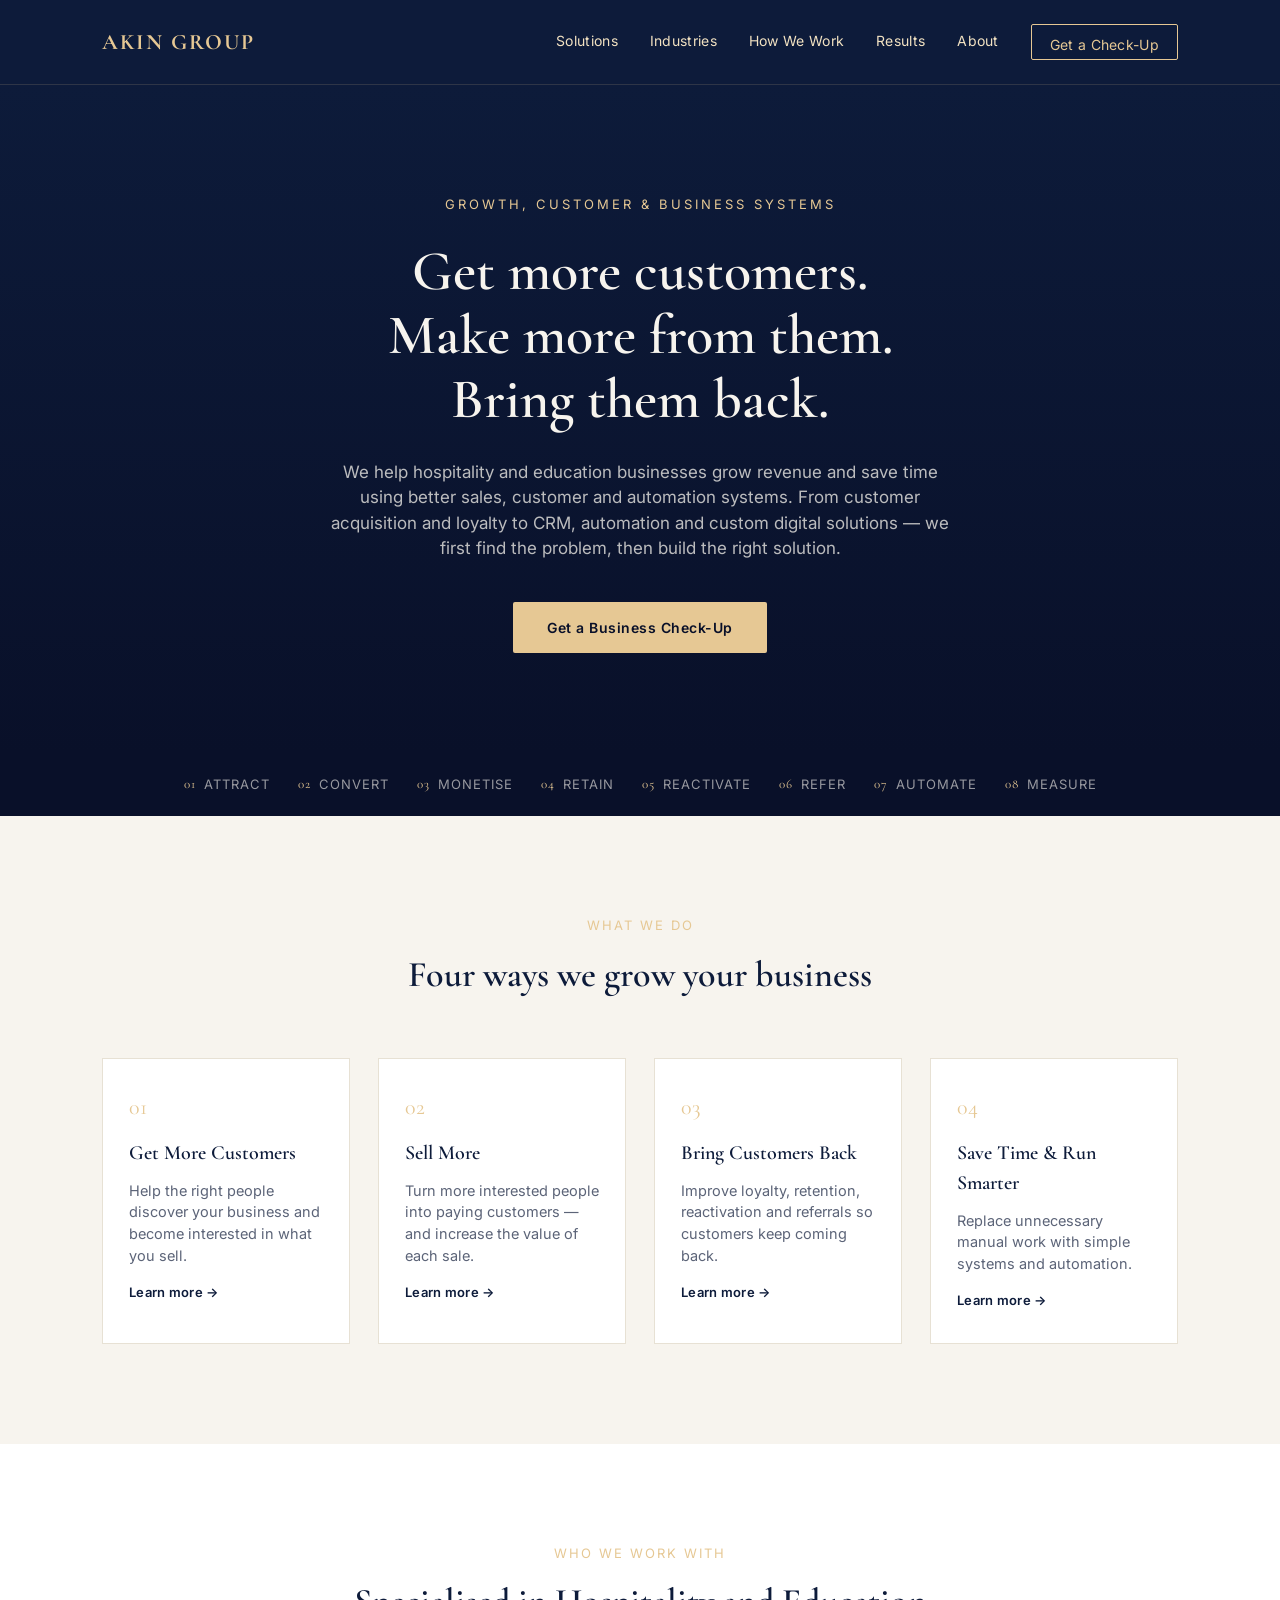
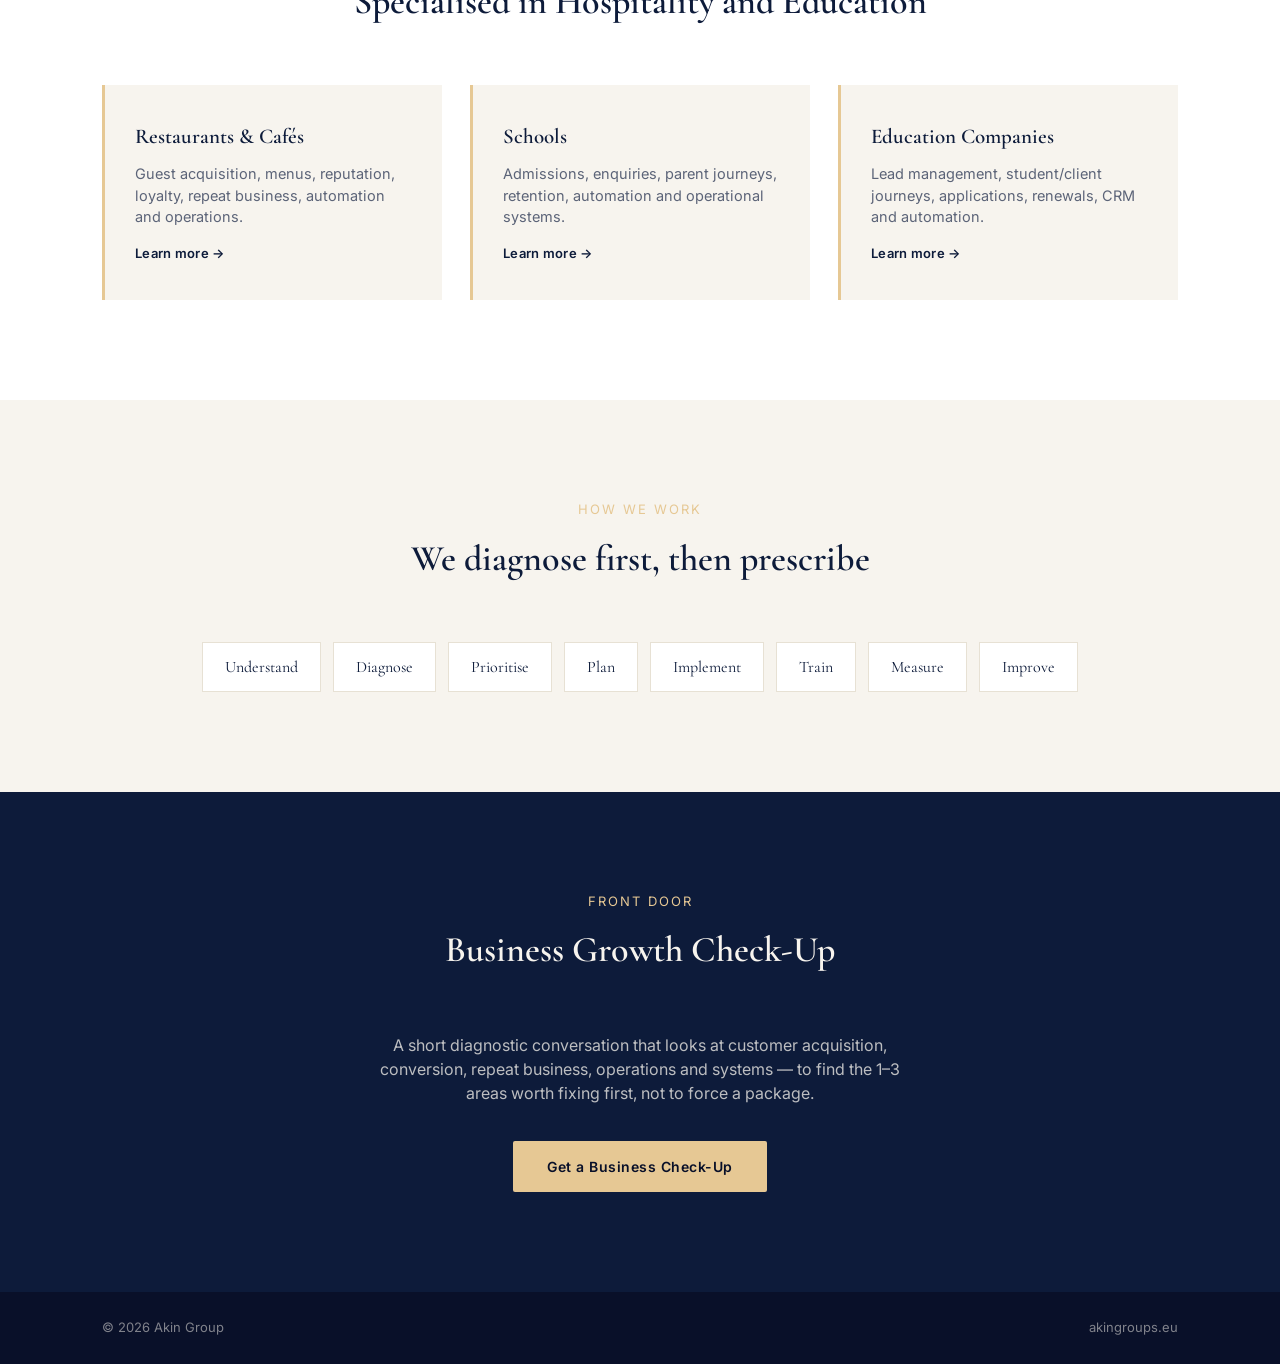
==== site/index.html @ c228239d "Initial commit: Akin Group marketing site Static site (14 pages) covering Solutions, Industries, How" ====
<!DOCTYPE html>
<html lang="en">
<head>
<meta charset="UTF-8">
<meta name="viewport" content="width=device-width, initial-scale=1.0">
<title>Akin Group | Growth, Customer &amp; Business Systems</title>
<meta name="description" content="We help hospitality and education businesses get more customers, make more from them, bring them back, and save time with better systems.">
<link rel="stylesheet" href="styles.css">
</head>
<body>

<header class="site-header">
  <div class="container header-inner">
    <a href="index.html" class="logo">AKIN GROUP</a>
    <nav class="nav">
      <a href="solutions.html">Solutions</a>
      <a href="industries.html">Industries</a>
      <a href="how-we-work.html">How We Work</a>
      <a href="results.html">Results</a>
      <a href="about.html">About</a>
      <a href="contact.html" class="nav-cta">Get a Check-Up</a>
    </nav>
  </div>
</header>

<main>

  <section class="hero">
    <div class="container">
      <p class="eyebrow">Growth, Customer &amp; Business Systems</p>
      <h1>Get more customers.<br>Make more from them.<br>Bring them back.</h1>
      <p class="hero-sub">We help hospitality and education businesses grow revenue and save time using better sales, customer and automation systems. From customer acquisition and loyalty to CRM, automation and custom digital solutions &mdash; we first find the problem, then build the right solution.</p>
      <a href="#contact" class="btn btn-primary">Get a Business Check-Up</a>
    </div>
  </section>

  <section id="growth-loop" class="loop" aria-label="The Akin Growth Loop">
    <div class="container">
      <ol class="loop-steps">
        <li><span>01</span>Attract</li>
        <li><span>02</span>Convert</li>
        <li><span>03</span>Monetise</li>
        <li><span>04</span>Retain</li>
        <li><span>05</span>Reactivate</li>
        <li><span>06</span>Refer</li>
        <li><span>07</span>Automate</li>
        <li><span>08</span>Measure</li>
      </ol>
    </div>
  </section>

  <section id="solutions" class="solutions">
    <div class="container">
      <p class="section-label">What We Do</p>
      <h2>Four ways we grow your business</h2>
      <div class="card-grid">
        <a class="card" href="solutions-get-more-customers.html">
          <span class="card-index">01</span>
          <h3>Get More Customers</h3>
          <p>Help the right people discover your business and become interested in what you sell.</p>
          <span class="card-link">Learn more <span>&rarr;</span></span>
        </a>
        <a class="card" href="solutions-sell-more.html">
          <span class="card-index">02</span>
          <h3>Sell More</h3>
          <p>Turn more interested people into paying customers &mdash; and increase the value of each sale.</p>
          <span class="card-link">Learn more <span>&rarr;</span></span>
        </a>
        <a class="card" href="solutions-bring-customers-back.html">
          <span class="card-index">03</span>
          <h3>Bring Customers Back</h3>
          <p>Improve loyalty, retention, reactivation and referrals so customers keep coming back.</p>
          <span class="card-link">Learn more <span>&rarr;</span></span>
        </a>
        <a class="card" href="solutions-automation.html">
          <span class="card-index">04</span>
          <h3>Save Time &amp; Run Smarter</h3>
          <p>Replace unnecessary manual work with simple systems and automation.</p>
          <span class="card-link">Learn more <span>&rarr;</span></span>
        </a>
      </div>
    </div>
  </section>

  <section id="industries" class="industries">
    <div class="container">
      <p class="section-label">Who We Work With</p>
      <h2>Specialised in Hospitality and Education</h2>
      <div class="industry-grid">
        <a class="industry" href="industries-restaurants-cafes.html">
          <h3>Restaurants &amp; Cafés</h3>
          <p>Guest acquisition, menus, reputation, loyalty, repeat business, automation and operations.</p>
          <span class="industry-link">Learn more <span>&rarr;</span></span>
        </a>
        <a class="industry" href="industries-schools.html">
          <h3>Schools</h3>
          <p>Admissions, enquiries, parent journeys, retention, automation and operational systems.</p>
          <span class="industry-link">Learn more <span>&rarr;</span></span>
        </a>
        <a class="industry" href="industries-education-companies.html">
          <h3>Education Companies</h3>
          <p>Lead management, student/client journeys, applications, renewals, CRM and automation.</p>
          <span class="industry-link">Learn more <span>&rarr;</span></span>
        </a>
      </div>
    </div>
  </section>

  <section id="how-we-work" class="process">
    <div class="container">
      <p class="section-label">How We Work</p>
      <h2>We diagnose first, then prescribe</h2>
      <ol class="process-steps">
        <li>Understand</li>
        <li>Diagnose</li>
        <li>Prioritise</li>
        <li>Plan</li>
        <li>Implement</li>
        <li>Train</li>
        <li>Measure</li>
        <li>Improve</li>
      </ol>
    </div>
  </section>

  <section id="contact" class="cta-section">
    <div class="container">
      <p class="section-label">Front Door</p>
      <h2>Business Growth Check-Up</h2>
      <p class="cta-sub">A short diagnostic conversation that looks at customer acquisition, conversion, repeat business, operations and systems &mdash; to find the 1&ndash;3 areas worth fixing first, not to force a package.</p>
      <a href="contact.html" class="btn btn-primary">Get a Business Check-Up</a>
    </div>
  </section>

</main>

<footer class="site-footer">
  <div class="container">
    <span>&copy; 2026 Akin Group</span>
    <span>akingroups.eu</span>
  </div>
</footer>

<script src="site.js" defer></script>
</body>
</html>
---- site/styles.css ----
@import url('https://fonts.googleapis.com/css2?family=Cormorant+Garamond:wght@500;600;700&family=Inter:wght@400;500;600&display=swap');

:root {
  --navy: #0d1b3a;
  --navy-deep: #091029;
  --gold: #e6c894;
  --gold-soft: #f2e2c2;
  --cream: #f7f4ee;
  --ink: #1c2333;
  --muted: #5c6478;
  --serif: 'Cormorant Garamond', Georgia, serif;
  --sans: 'Inter', -apple-system, sans-serif;
}

* { box-sizing: border-box; margin: 0; padding: 0; }

body {
  font-family: var(--sans);
  color: var(--ink);
  background: var(--cream);
  line-height: 1.5;
}

.container {
  max-width: 1140px;
  margin: 0 auto;
  padding: 0 32px;
}

h1, h2, h3 {
  font-family: var(--serif);
  font-weight: 600;
  color: var(--navy);
}

a { text-decoration: none; color: inherit; }

/* Focus visibility for keyboard users */
a:focus-visible,
button:focus-visible,
input:focus-visible,
select:focus-visible,
textarea:focus-visible {
  outline: 2px solid var(--gold);
  outline-offset: 2px;
}

/* Respect reduced-motion preference: kill transform/scroll motion, keep simple color fades */
@media (prefers-reduced-motion: reduce) {
  * { scroll-behavior: auto !important; }
  .card, .card:hover,
  .industry, .industry:hover,
  .btn, .btn:hover, .btn:active,
  .pager-arrow, .pager-prev:hover .pager-arrow, .pager-next:hover .pager-arrow,
  .card-link span, .industry-link span,
  .card:hover .card-link span, .industry:hover .industry-link span,
  .reveal {
    transition: none !important;
    transform: none !important;
    opacity: 1 !important;
  }
}

/* Scroll reveal */
.reveal {
  opacity: 0;
  transform: translateY(16px);
  transition: opacity 0.5s ease, transform 0.5s ease;
}

.reveal.is-visible {
  opacity: 1;
  transform: translateY(0);
}

/* Header */
.site-header {
  background: var(--navy);
  border-bottom: 1px solid rgba(230, 200, 148, 0.15);
  position: sticky;
  top: 0;
  z-index: 50;
  transition: box-shadow 0.2s ease, background 0.2s ease;
}

.site-header.is-scrolled {
  background: var(--navy-deep);
  box-shadow: 0 4px 20px rgba(0, 0, 0, 0.25);
}

.header-inner {
  display: flex;
  align-items: center;
  justify-content: space-between;
  height: 84px;
}

.logo {
  font-family: var(--serif);
  font-weight: 700;
  font-size: 22px;
  letter-spacing: 2px;
  color: var(--gold);
  transition: color 0.15s ease;
}

.logo:hover { color: var(--gold-soft); }

.nav {
  display: flex;
  align-items: center;
  gap: 32px;
}

.nav a {
  position: relative;
  font-size: 14px;
  color: var(--gold-soft);
  letter-spacing: 0.3px;
  padding-bottom: 4px;
  transition: color 0.15s ease;
}

.nav a:not(.nav-cta)::after {
  content: "";
  position: absolute;
  left: 0;
  bottom: 0;
  width: 0;
  height: 1px;
  background: var(--gold);
  transition: width 0.2s ease;
}

.nav a:not(.nav-cta):hover { color: var(--gold); }
.nav a:not(.nav-cta):hover::after { width: 100%; }

.nav a.is-active:not(.nav-cta) { color: var(--gold); }
.nav a.is-active:not(.nav-cta)::after { width: 100%; }

.nav-cta {
  border: 1px solid var(--gold);
  padding: 9px 18px;
  border-radius: 2px;
  color: var(--gold) !important;
  transition: background 0.15s ease, color 0.15s ease;
}

.nav-cta:hover {
  background: var(--gold);
  color: var(--navy-deep) !important;
}

/* Hero */
.hero {
  background: linear-gradient(180deg, var(--navy) 0%, var(--navy-deep) 100%);
  color: var(--cream);
  padding: 110px 0 100px;
  text-align: center;
}

.eyebrow {
  font-size: 13px;
  letter-spacing: 3px;
  text-transform: uppercase;
  color: var(--gold);
  margin-bottom: 24px;
}

.hero h1 {
  font-size: 56px;
  line-height: 1.15;
  color: var(--cream);
  max-width: 780px;
  margin: 0 auto 28px;
}

.hero-sub {
  max-width: 620px;
  margin: 0 auto 40px;
  color: rgba(247, 244, 238, 0.75);
  font-size: 17px;
}

.btn {
  display: inline-block;
  padding: 15px 34px;
  font-size: 14px;
  letter-spacing: 0.5px;
  border-radius: 2px;
  transition: background 0.15s ease, transform 0.15s ease, box-shadow 0.15s ease;
}

.btn-primary {
  background: var(--gold);
  color: var(--navy-deep);
  font-weight: 600;
}

.btn-primary:hover {
  background: var(--gold-soft);
  transform: translateY(-2px);
  box-shadow: 0 8px 20px rgba(230, 200, 148, 0.35);
}

.btn-primary:active {
  transform: translateY(0);
  box-shadow: none;
}

/* Loop bar */
.loop {
  background: var(--navy-deep);
  padding: 22px 0;
}

.loop-steps {
  list-style: none;
  display: flex;
  justify-content: center;
  flex-wrap: wrap;
  gap: 28px;
}

.loop-steps li {
  font-size: 13px;
  letter-spacing: 1px;
  color: rgba(247, 244, 238, 0.6);
  text-transform: uppercase;
  display: flex;
  align-items: center;
  gap: 8px;
}

.loop-steps span {
  color: var(--gold);
  font-family: var(--serif);
  font-size: 13px;
}

/* Section shared */
.section-label {
  font-size: 13px;
  letter-spacing: 2px;
  text-transform: uppercase;
  color: var(--gold);
  margin-bottom: 12px;
  text-align: center;
}

section h2 {
  font-size: 36px;
  text-align: center;
  margin-bottom: 56px;
}

.solutions, .industries, .process { padding: 100px 0; }

/* Cards */
.card-grid {
  display: grid;
  grid-template-columns: repeat(4, 1fr);
  gap: 28px;
}

.card {
  display: block;
  background: #fff;
  border: 1px solid #e7e1d4;
  padding: 32px 26px;
  transition: border-color 0.15s ease, transform 0.15s ease;
}

.card:hover {
  border-color: var(--gold);
  transform: translateY(-2px);
  box-shadow: 0 10px 24px rgba(13, 27, 58, 0.08);
}

.card-index {
  font-family: var(--serif);
  color: var(--gold);
  font-size: 22px;
  display: block;
  margin-bottom: 14px;
}

.card h3 {
  font-size: 20px;
  margin-bottom: 12px;
}

.card p {
  color: var(--muted);
  font-size: 14.5px;
}

.card-link, .industry-link {
  display: inline-block;
  margin-top: 16px;
  color: var(--navy);
  font-weight: 600;
  font-size: 13px;
  letter-spacing: 0.3px;
}

.card-link span, .industry-link span {
  display: inline-block;
  transition: transform 0.15s ease;
}

.card:hover .card-link span, .industry:hover .industry-link span {
  transform: translateX(4px);
}

/* Industries */
.industries { background: #fff; }

.industry-grid {
  display: grid;
  grid-template-columns: repeat(3, 1fr);
  gap: 28px;
}

.industry {
  display: block;
  padding: 36px 30px;
  border-left: 3px solid var(--gold);
  background: var(--cream);
  transition: background 0.15s ease;
}

.industry:hover { background: #efe8d8; }

.industry h3 {
  font-size: 21px;
  margin-bottom: 10px;
}

.industry p {
  color: var(--muted);
  font-size: 14.5px;
}

/* Process */
.process-steps {
  list-style: none;
  display: flex;
  flex-wrap: wrap;
  justify-content: center;
  gap: 12px;
}

.process-steps li {
  font-family: var(--serif);
  font-size: 16px;
  color: var(--navy);
  background: #fff;
  border: 1px solid #e7e1d4;
  padding: 12px 22px;
  transition: background 0.15s ease, border-color 0.15s ease;
}

.process-steps li:hover {
  background: var(--cream);
  border-color: var(--gold);
}

/* CTA */
.cta-section {
  background: var(--navy);
  color: var(--cream);
  text-align: center;
  padding: 100px 0;
}

.cta-section h2 { color: var(--cream); }
.cta-section .section-label { color: var(--gold); }

.cta-sub {
  max-width: 560px;
  margin: 0 auto 36px;
  color: rgba(247, 244, 238, 0.75);
  font-size: 16px;
}

/* Footer */
.site-footer {
  background: var(--navy-deep);
  color: rgba(247, 244, 238, 0.5);
  font-size: 13px;
  padding: 26px 0;
}

.site-footer .container {
  display: flex;
  justify-content: space-between;
}

/* Detail pages: two-col lists, goal box, journey strip */
.two-col-list {
  list-style: none;
  display: grid;
  grid-template-columns: repeat(2, 1fr);
  gap: 12px 32px;
  margin-bottom: 8px;
}

.two-col-list li {
  padding-left: 22px;
  position: relative;
  color: var(--muted);
  font-size: 15px;
}

.two-col-list li::before {
  content: "\2014";
  position: absolute;
  left: 0;
  color: var(--gold);
}

.goal-box {
  background: var(--navy);
  color: var(--cream);
  padding: 30px 34px;
  margin: 40px 0 60px;
}

.goal-box .section-label { color: var(--gold); margin-bottom: 8px; }

.goal-box p {
  font-family: var(--serif);
  font-size: 21px;
  color: var(--cream);
}

.sub-block { margin-bottom: 56px; }
.sub-block h3.block-title {
  font-size: 20px;
  color: var(--navy);
  margin-bottom: 18px;
}

.journey-strip {
  display: flex;
  flex-wrap: wrap;
  justify-content: center;
  align-items: center;
  gap: 10px;
  margin: 48px 0;
}

.journey-strip span {
  font-family: var(--serif);
  font-size: 16px;
  color: var(--navy);
  background: var(--cream);
  border: 1px solid #e7e1d4;
  padding: 10px 18px;
  transition: background 0.15s ease, border-color 0.15s ease;
}

.journey-strip span:hover {
  background: #efe8d8;
  border-color: var(--gold);
}

.journey-strip em {
  color: var(--gold);
  font-style: normal;
}

.positioning-note {
  border-left: 3px solid var(--gold);
  padding: 20px 24px;
  background: var(--cream);
  font-size: 15.5px;
  color: var(--ink);
}

.positioning-note strong { color: var(--navy); }

/* Prev/next pager (solution & industry detail pages) */
.pager {
  display: flex;
  justify-content: space-between;
  gap: 24px;
  margin-top: 64px;
  padding-top: 36px;
  border-top: 1px solid #e7e1d4;
}

.pager-link {
  display: flex;
  flex-direction: column;
  gap: 6px;
  max-width: 46%;
  color: var(--navy);
}

.pager-next { text-align: right; margin-left: auto; }

.pager-label {
  font-size: 12px;
  letter-spacing: 1px;
  text-transform: uppercase;
  color: var(--gold);
  display: inline-flex;
  align-items: center;
  gap: 6px;
}

.pager-prev .pager-label { flex-direction: row; }
.pager-next .pager-label { flex-direction: row-reverse; }

.pager-arrow { transition: transform 0.15s ease; display: inline-block; }
.pager-prev:hover .pager-arrow { transform: translateX(-4px); }
.pager-next:hover .pager-arrow { transform: translateX(4px); }

.pager-title {
  font-family: var(--serif);
  font-size: 19px;
}

.pager-title { transition: color 0.15s ease; }
.pager-prev:hover .pager-title,
.pager-next:hover .pager-title { color: var(--gold); }

/* Page hero (sub-pages) */
.page-hero {
  background: linear-gradient(180deg, var(--navy) 0%, var(--navy-deep) 100%);
  color: var(--cream);
  padding: 90px 0 70px;
  text-align: center;
}

.page-hero h1 {
  color: var(--cream);
  font-size: 44px;
  margin: 18px 0 20px;
}

.page-hero-sub {
  max-width: 620px;
  margin: 0 auto;
  color: rgba(247, 244, 238, 0.75);
  font-size: 16px;
}

/* Generic content sections */
.content-section { padding: 90px 0; background: #fff; }
.container.narrow { max-width: 880px; }

.placeholder-note {
  background: var(--cream);
  border-left: 3px solid var(--gold);
  padding: 20px 24px;
  color: var(--muted);
  font-size: 15px;
  margin-bottom: 56px;
}

.content-h2 {
  font-size: 28px;
  margin-bottom: 32px;
}

.measure-grid, .about-points {
  display: grid;
  grid-template-columns: repeat(2, 1fr);
  gap: 24px;
  margin-bottom: 56px;
}

.measure-card, .about-point {
  padding: 26px 24px;
  background: var(--cream);
  border: 1px solid #e7e1d4;
  transition: background 0.15s ease, border-color 0.15s ease;
}

.measure-card:hover, .about-point:hover {
  background: #efe8d8;
  border-color: var(--gold);
}

.measure-card h3, .about-point h3 {
  font-size: 18px;
  margin-bottom: 10px;
}

.measure-card p, .about-point p {
  color: var(--muted);
  font-size: 14.5px;
}

.plain-list {
  list-style: none;
  display: flex;
  flex-direction: column;
  gap: 14px;
}

.plain-list li {
  padding-left: 22px;
  position: relative;
  color: var(--muted);
  font-size: 15px;
}

.plain-list li::before {
  content: "\2014";
  position: absolute;
  left: 0;
  color: var(--gold);
}

/* Contact page */
.contact-grid {
  display: grid;
  grid-template-columns: 1.4fr 1fr;
  gap: 48px;
}

.contact-form {
  display: flex;
  flex-direction: column;
  gap: 18px;
}

.contact-form label {
  display: flex;
  flex-direction: column;
  gap: 6px;
  font-size: 13px;
  color: var(--navy);
  font-weight: 500;
}

.contact-form input,
.contact-form select,
.contact-form textarea {
  font-family: var(--sans);
  font-size: 15px;
  padding: 11px 14px;
  border: 1px solid #d9d2c1;
  background: var(--cream);
  color: var(--ink);
  transition: border-color 0.15s ease, box-shadow 0.15s ease;
}

.contact-form input:focus,
.contact-form select:focus,
.contact-form textarea:focus {
  outline: none;
  border-color: var(--gold);
  box-shadow: 0 0 0 3px rgba(230, 200, 148, 0.25);
}

.contact-form button { align-self: flex-start; border: none; cursor: pointer; }

.contact-details {
  display: flex;
  flex-direction: column;
  gap: 26px;
}

.contact-item h3 {
  font-size: 15px;
  color: var(--navy);
  margin-bottom: 6px;
}

.contact-item p {
  color: var(--muted);
  font-size: 15px;
}

.contact-item a { color: var(--navy); font-weight: 500; }

/* Responsive */
@media (max-width: 900px) {
  .card-grid { grid-template-columns: repeat(2, 1fr); }
  .industry-grid { grid-template-columns: 1fr; }
  .hero h1 { font-size: 38px; }
  .nav { gap: 18px; }
  .nav a:not(.nav-cta) { display: none; }
  .contact-grid { grid-template-columns: 1fr; }
  .measure-grid, .about-points { grid-template-columns: 1fr; }
  .pager { flex-direction: column; gap: 20px; }
  .pager-link, .pager-next { max-width: 100%; text-align: left; margin-left: 0; }
  .pager-next .pager-label { flex-direction: row; }
}

@media (max-width: 560px) {
  .card-grid { grid-template-columns: 1fr; }
  section h2 { font-size: 28px; }
}
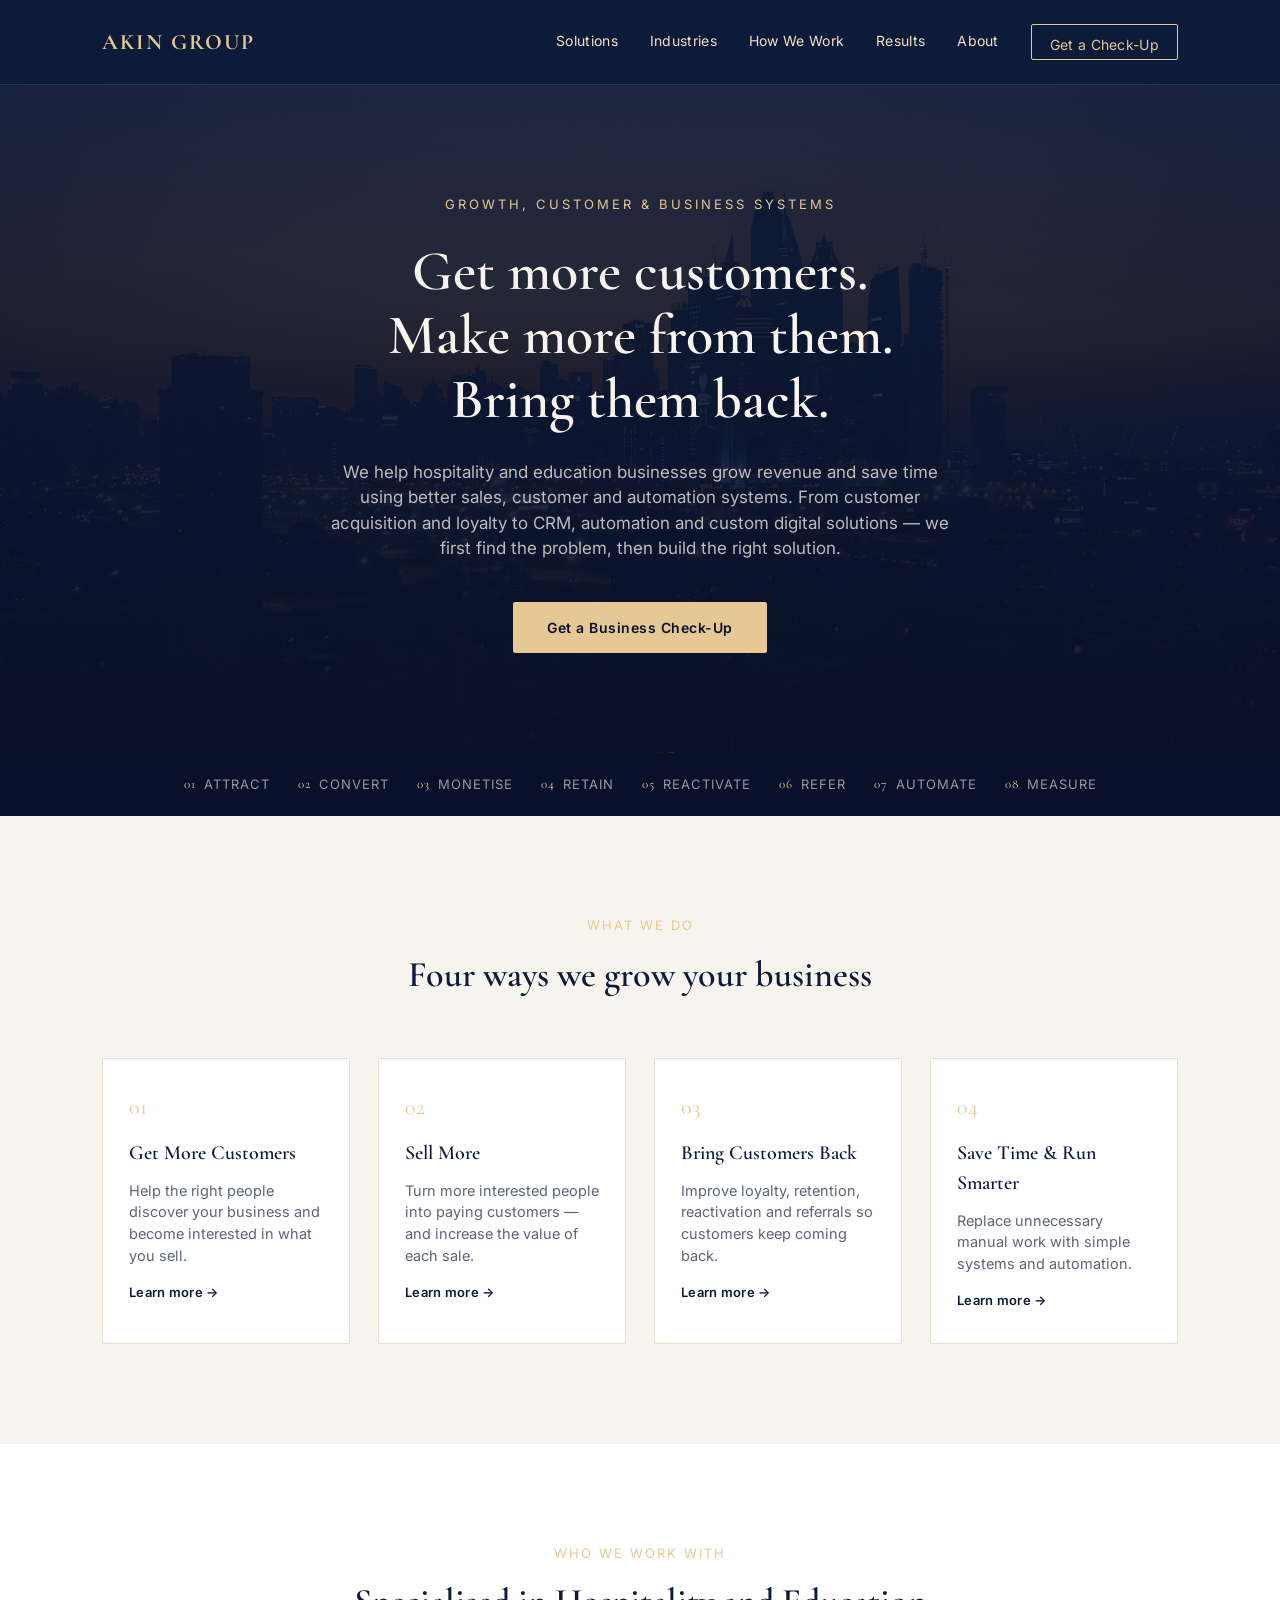
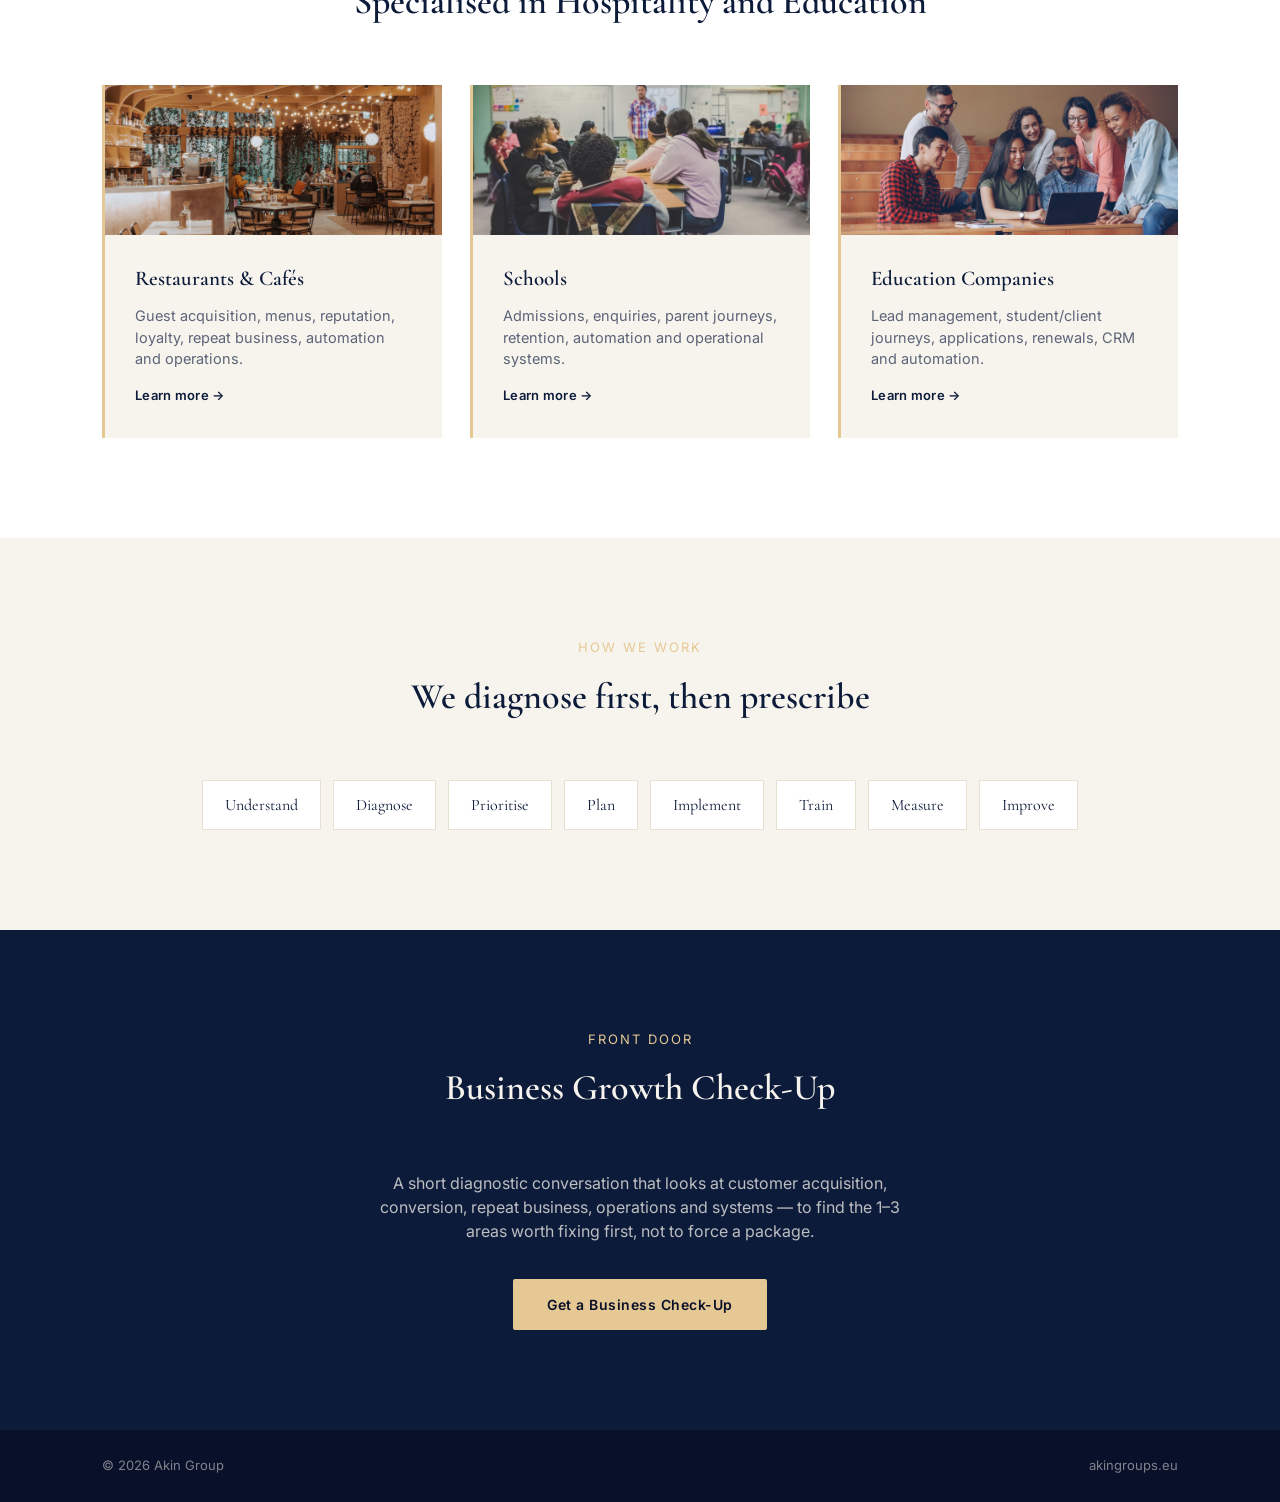
==== commit 12b90f6f: "Add stock photography to heroes and industry cards Free Unsplash-License images (images.unsplash.com" ====
--- a/site/index.html
+++ b/site/index.html
@@ -25,7 +25,7 @@
 
 <main>
 
-  <section class="hero">
+  <section class="hero" style="--bg-image:url('assets/images/hero-skyline.jpg')">
     <div class="container">
       <p class="eyebrow">Growth, Customer &amp; Business Systems</p>
       <h1>Get more customers.<br>Make more from them.<br>Bring them back.</h1>
@@ -88,19 +88,28 @@
       <h2>Specialised in Hospitality and Education</h2>
       <div class="industry-grid">
         <a class="industry" href="industries-restaurants-cafes.html">
-          <h3>Restaurants &amp; Cafés</h3>
-          <p>Guest acquisition, menus, reputation, loyalty, repeat business, automation and operations.</p>
-          <span class="industry-link">Learn more <span>&rarr;</span></span>
+          <div class="industry-img" style="background-image:url('assets/images/restaurant.jpg')"></div>
+          <div class="industry-body">
+            <h3>Restaurants &amp; Cafés</h3>
+            <p>Guest acquisition, menus, reputation, loyalty, repeat business, automation and operations.</p>
+            <span class="industry-link">Learn more <span>&rarr;</span></span>
+          </div>
         </a>
         <a class="industry" href="industries-schools.html">
-          <h3>Schools</h3>
-          <p>Admissions, enquiries, parent journeys, retention, automation and operational systems.</p>
-          <span class="industry-link">Learn more <span>&rarr;</span></span>
+          <div class="industry-img" style="background-image:url('assets/images/school.jpg')"></div>
+          <div class="industry-body">
+            <h3>Schools</h3>
+            <p>Admissions, enquiries, parent journeys, retention, automation and operational systems.</p>
+            <span class="industry-link">Learn more <span>&rarr;</span></span>
+          </div>
         </a>
         <a class="industry" href="industries-education-companies.html">
-          <h3>Education Companies</h3>
-          <p>Lead management, student/client journeys, applications, renewals, CRM and automation.</p>
-          <span class="industry-link">Learn more <span>&rarr;</span></span>
+          <div class="industry-img" style="background-image:url('assets/images/education.jpg')"></div>
+          <div class="industry-body">
+            <h3>Education Companies</h3>
+            <p>Lead management, student/client journeys, applications, renewals, CRM and automation.</p>
+            <span class="industry-link">Learn more <span>&rarr;</span></span>
+          </div>
         </a>
       </div>
     </div>
--- a/site/styles.css
+++ b/site/styles.css
@@ -153,7 +153,10 @@
 
 /* Hero */
 .hero {
-  background: linear-gradient(180deg, var(--navy) 0%, var(--navy-deep) 100%);
+  background-color: var(--navy);
+  background-image: linear-gradient(180deg, rgba(13, 27, 58, 0.87) 0%, rgba(9, 16, 41, 0.94) 100%), var(--bg-image, none);
+  background-size: cover;
+  background-position: center;
   color: var(--cream);
   padding: 110px 0 100px;
   text-align: center;
@@ -324,13 +327,24 @@
 
 .industry {
   display: block;
-  padding: 36px 30px;
   border-left: 3px solid var(--gold);
   background: var(--cream);
   transition: background 0.15s ease;
+  overflow: hidden;
 }
 
 .industry:hover { background: #efe8d8; }
+
+.industry-img {
+  height: 150px;
+  background-size: cover;
+  background-position: center;
+  transition: transform 0.3s ease;
+}
+
+.industry:hover .industry-img { transform: scale(1.05); }
+
+.industry-body { padding: 28px 30px 32px; }
 
 .industry h3 {
   font-size: 21px;
@@ -529,7 +543,10 @@
 
 /* Page hero (sub-pages) */
 .page-hero {
-  background: linear-gradient(180deg, var(--navy) 0%, var(--navy-deep) 100%);
+  background-color: var(--navy);
+  background-image: linear-gradient(180deg, rgba(13, 27, 58, 0.87) 0%, rgba(9, 16, 41, 0.94) 100%), var(--bg-image, none);
+  background-size: cover;
+  background-position: center;
   color: var(--cream);
   padding: 90px 0 70px;
   text-align: center;
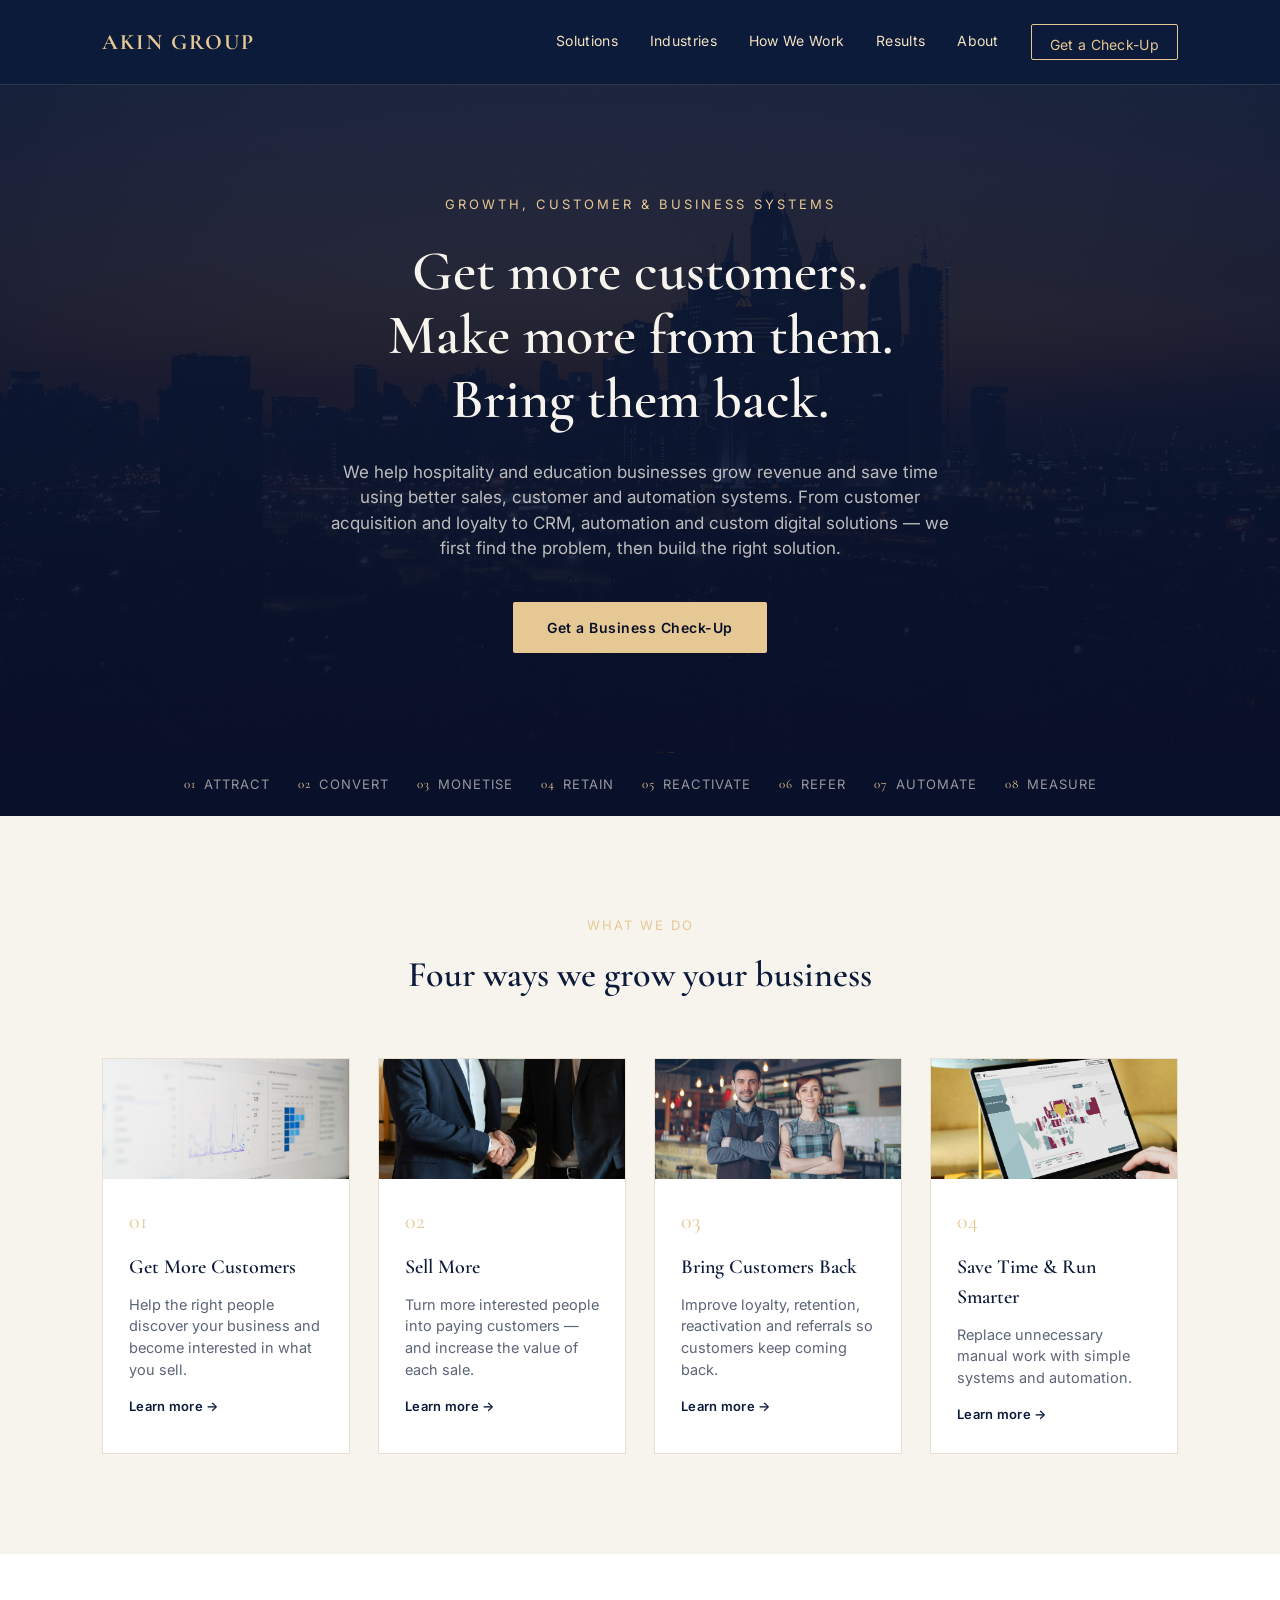
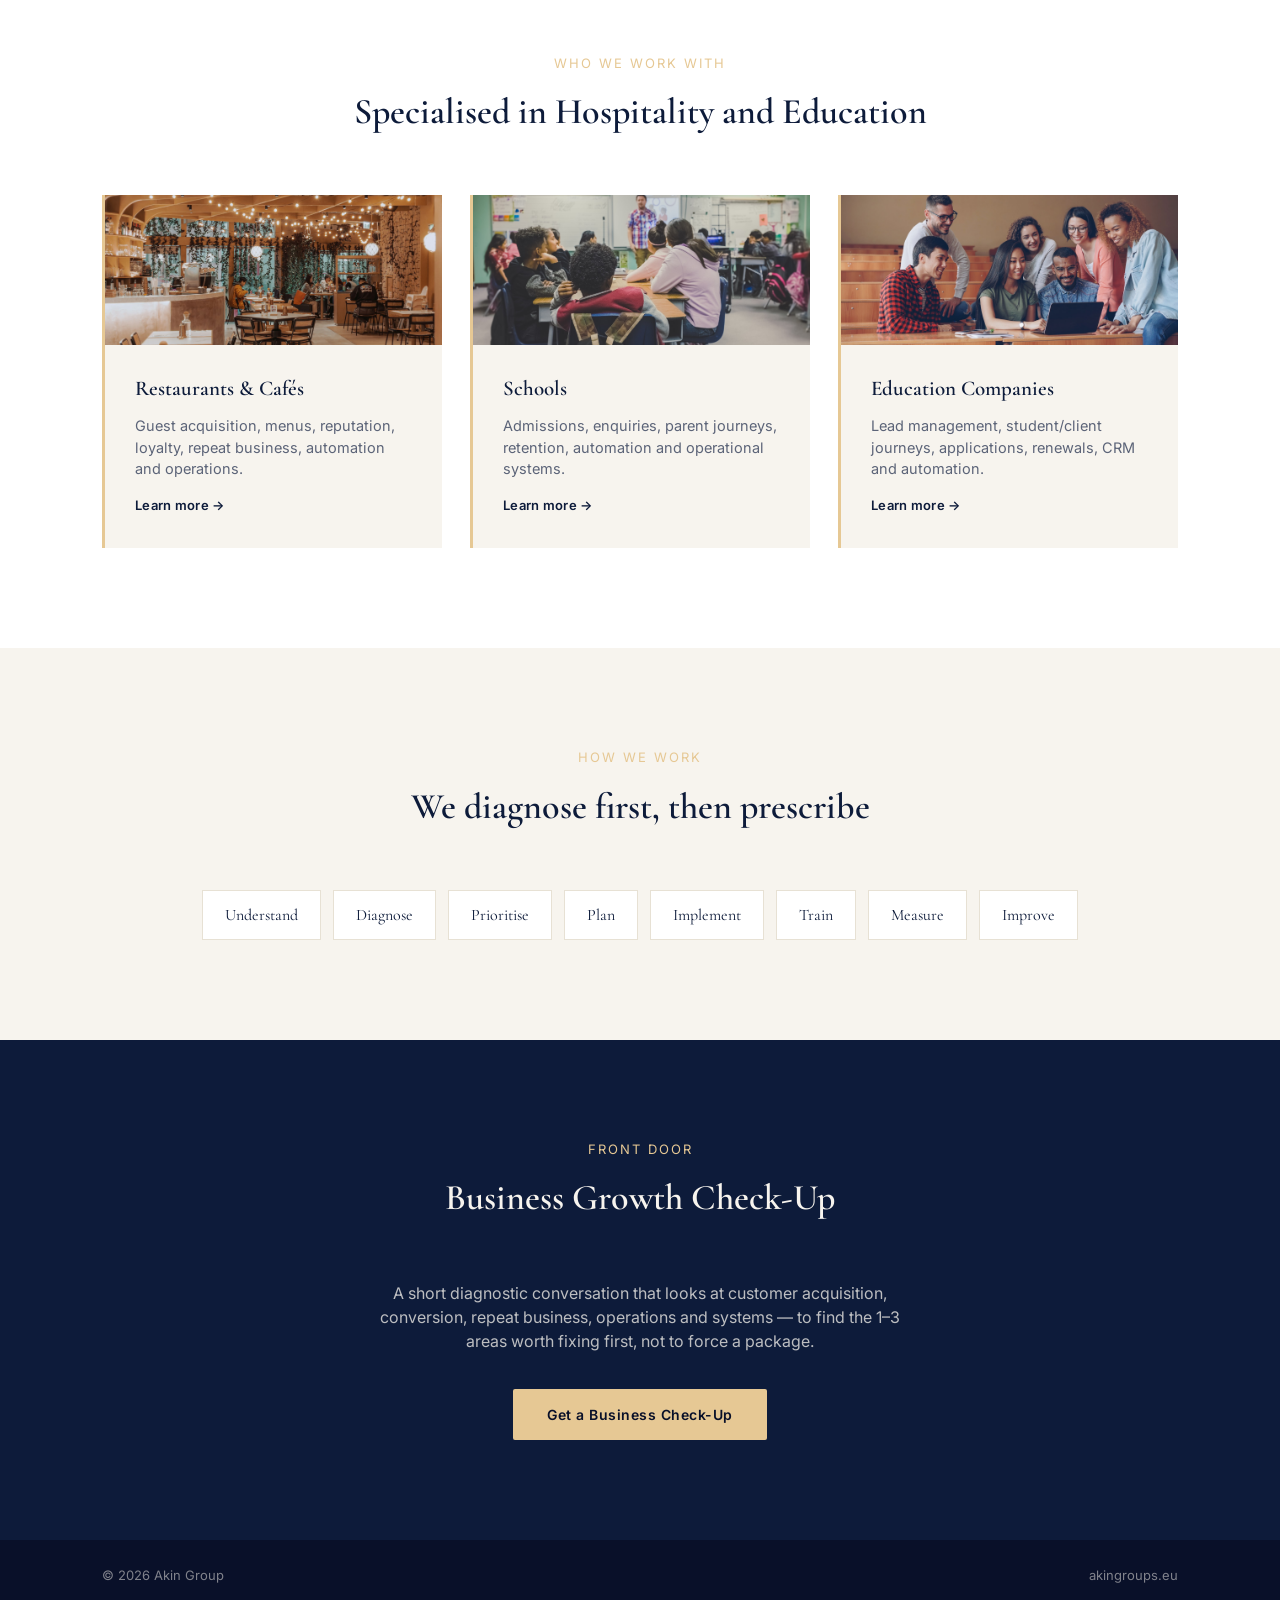
==== commit 4b9aa645: "Extend stock photography to Solutions and How We Work pages Free Unsplash-License images (images.uns" ====
--- a/site/index.html
+++ b/site/index.html
@@ -55,28 +55,40 @@
       <h2>Four ways we grow your business</h2>
       <div class="card-grid">
         <a class="card" href="solutions-get-more-customers.html">
-          <span class="card-index">01</span>
-          <h3>Get More Customers</h3>
-          <p>Help the right people discover your business and become interested in what you sell.</p>
-          <span class="card-link">Learn more <span>&rarr;</span></span>
+          <div class="card-img" style="background-image:url('assets/images/solution-leads.jpg')"></div>
+          <div class="card-body">
+            <span class="card-index">01</span>
+            <h3>Get More Customers</h3>
+            <p>Help the right people discover your business and become interested in what you sell.</p>
+            <span class="card-link">Learn more <span>&rarr;</span></span>
+          </div>
         </a>
         <a class="card" href="solutions-sell-more.html">
-          <span class="card-index">02</span>
-          <h3>Sell More</h3>
-          <p>Turn more interested people into paying customers &mdash; and increase the value of each sale.</p>
-          <span class="card-link">Learn more <span>&rarr;</span></span>
+          <div class="card-img" style="background-image:url('assets/images/solution-sell.jpg')"></div>
+          <div class="card-body">
+            <span class="card-index">02</span>
+            <h3>Sell More</h3>
+            <p>Turn more interested people into paying customers &mdash; and increase the value of each sale.</p>
+            <span class="card-link">Learn more <span>&rarr;</span></span>
+          </div>
         </a>
         <a class="card" href="solutions-bring-customers-back.html">
-          <span class="card-index">03</span>
-          <h3>Bring Customers Back</h3>
-          <p>Improve loyalty, retention, reactivation and referrals so customers keep coming back.</p>
-          <span class="card-link">Learn more <span>&rarr;</span></span>
+          <div class="card-img" style="background-image:url('assets/images/solution-retain.jpg')"></div>
+          <div class="card-body">
+            <span class="card-index">03</span>
+            <h3>Bring Customers Back</h3>
+            <p>Improve loyalty, retention, reactivation and referrals so customers keep coming back.</p>
+            <span class="card-link">Learn more <span>&rarr;</span></span>
+          </div>
         </a>
         <a class="card" href="solutions-automation.html">
-          <span class="card-index">04</span>
-          <h3>Save Time &amp; Run Smarter</h3>
-          <p>Replace unnecessary manual work with simple systems and automation.</p>
-          <span class="card-link">Learn more <span>&rarr;</span></span>
+          <div class="card-img" style="background-image:url('assets/images/solution-automate.jpg')"></div>
+          <div class="card-body">
+            <span class="card-index">04</span>
+            <h3>Save Time &amp; Run Smarter</h3>
+            <p>Replace unnecessary manual work with simple systems and automation.</p>
+            <span class="card-link">Learn more <span>&rarr;</span></span>
+          </div>
         </a>
       </div>
     </div>
--- a/site/styles.css
+++ b/site/styles.css
@@ -270,8 +270,8 @@
   display: block;
   background: #fff;
   border: 1px solid #e7e1d4;
-  padding: 32px 26px;
   transition: border-color 0.15s ease, transform 0.15s ease;
+  overflow: hidden;
 }
 
 .card:hover {
@@ -279,6 +279,17 @@
   transform: translateY(-2px);
   box-shadow: 0 10px 24px rgba(13, 27, 58, 0.08);
 }
+
+.card-img {
+  height: 120px;
+  background-size: cover;
+  background-position: center;
+  transition: transform 0.3s ease;
+}
+
+.card:hover .card-img { transform: scale(1.05); }
+
+.card-body { padding: 26px 26px 28px; }
 
 .card-index {
   font-family: var(--serif);
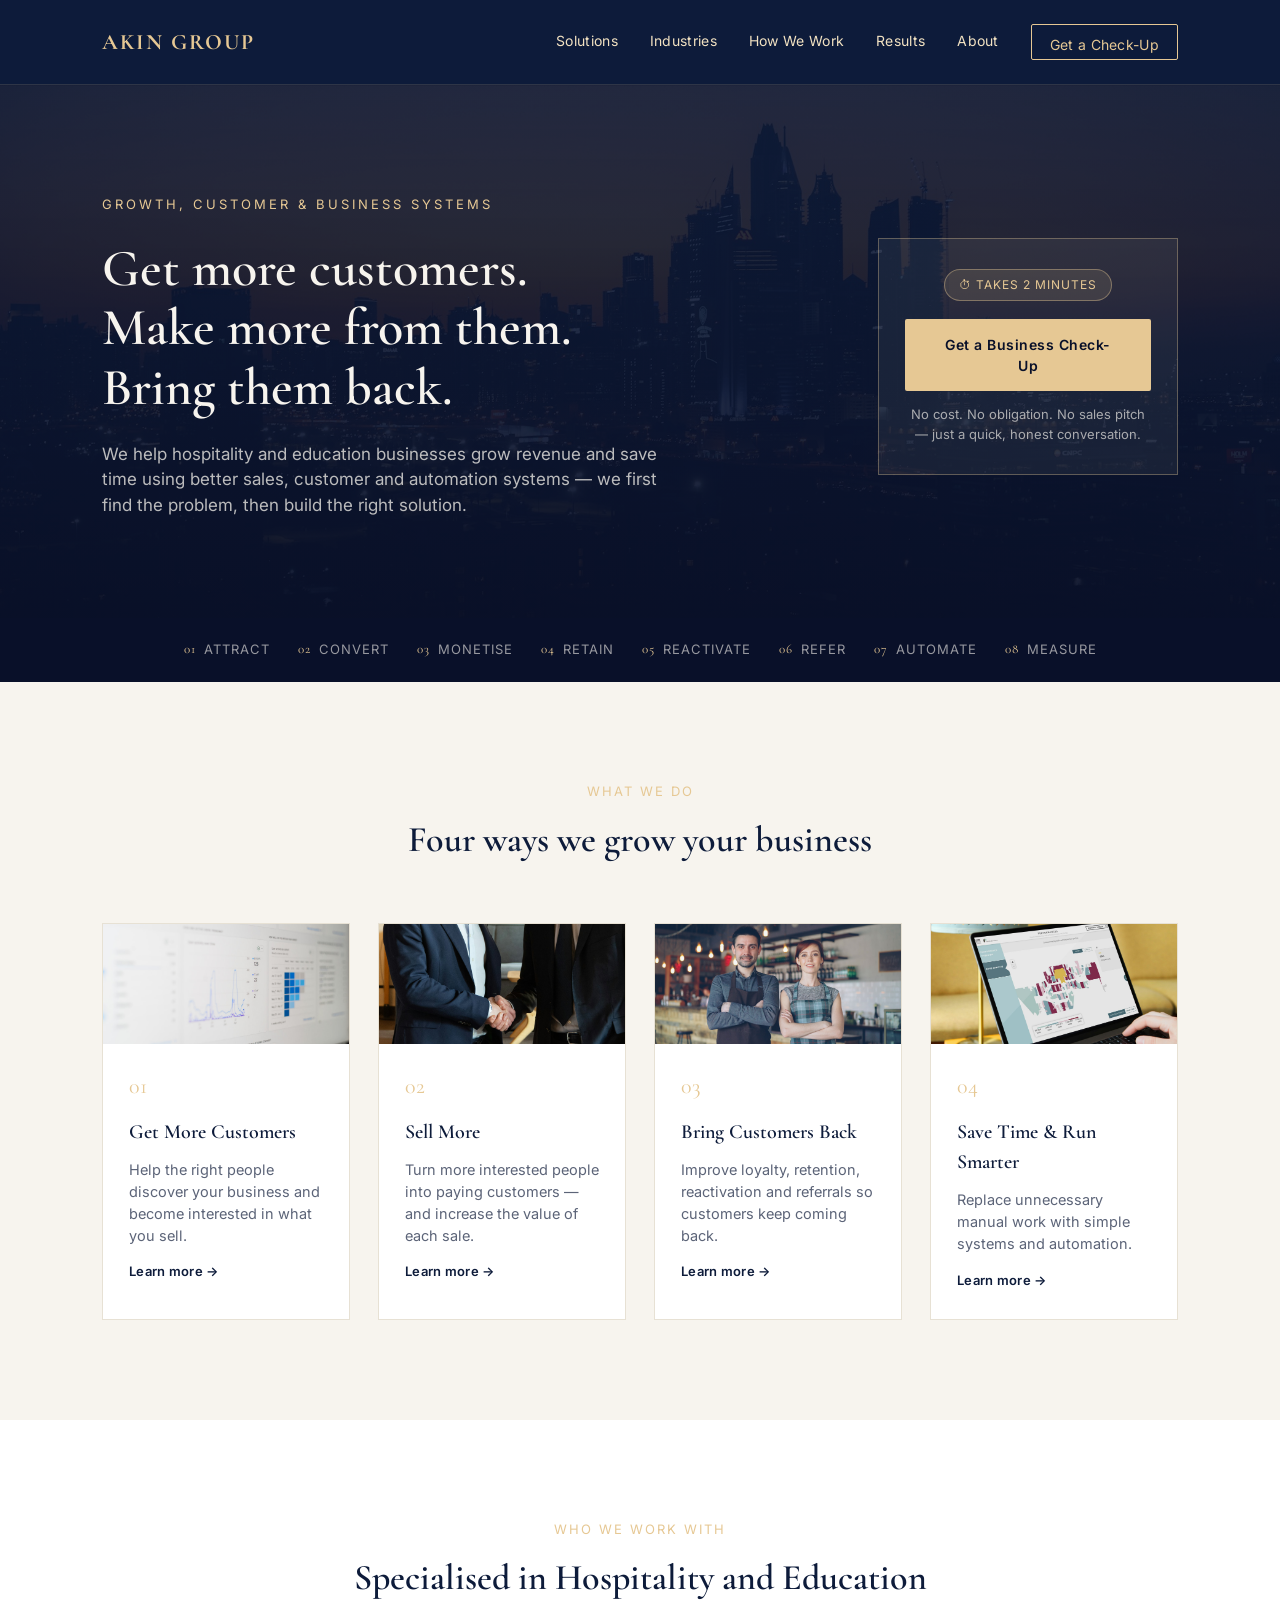
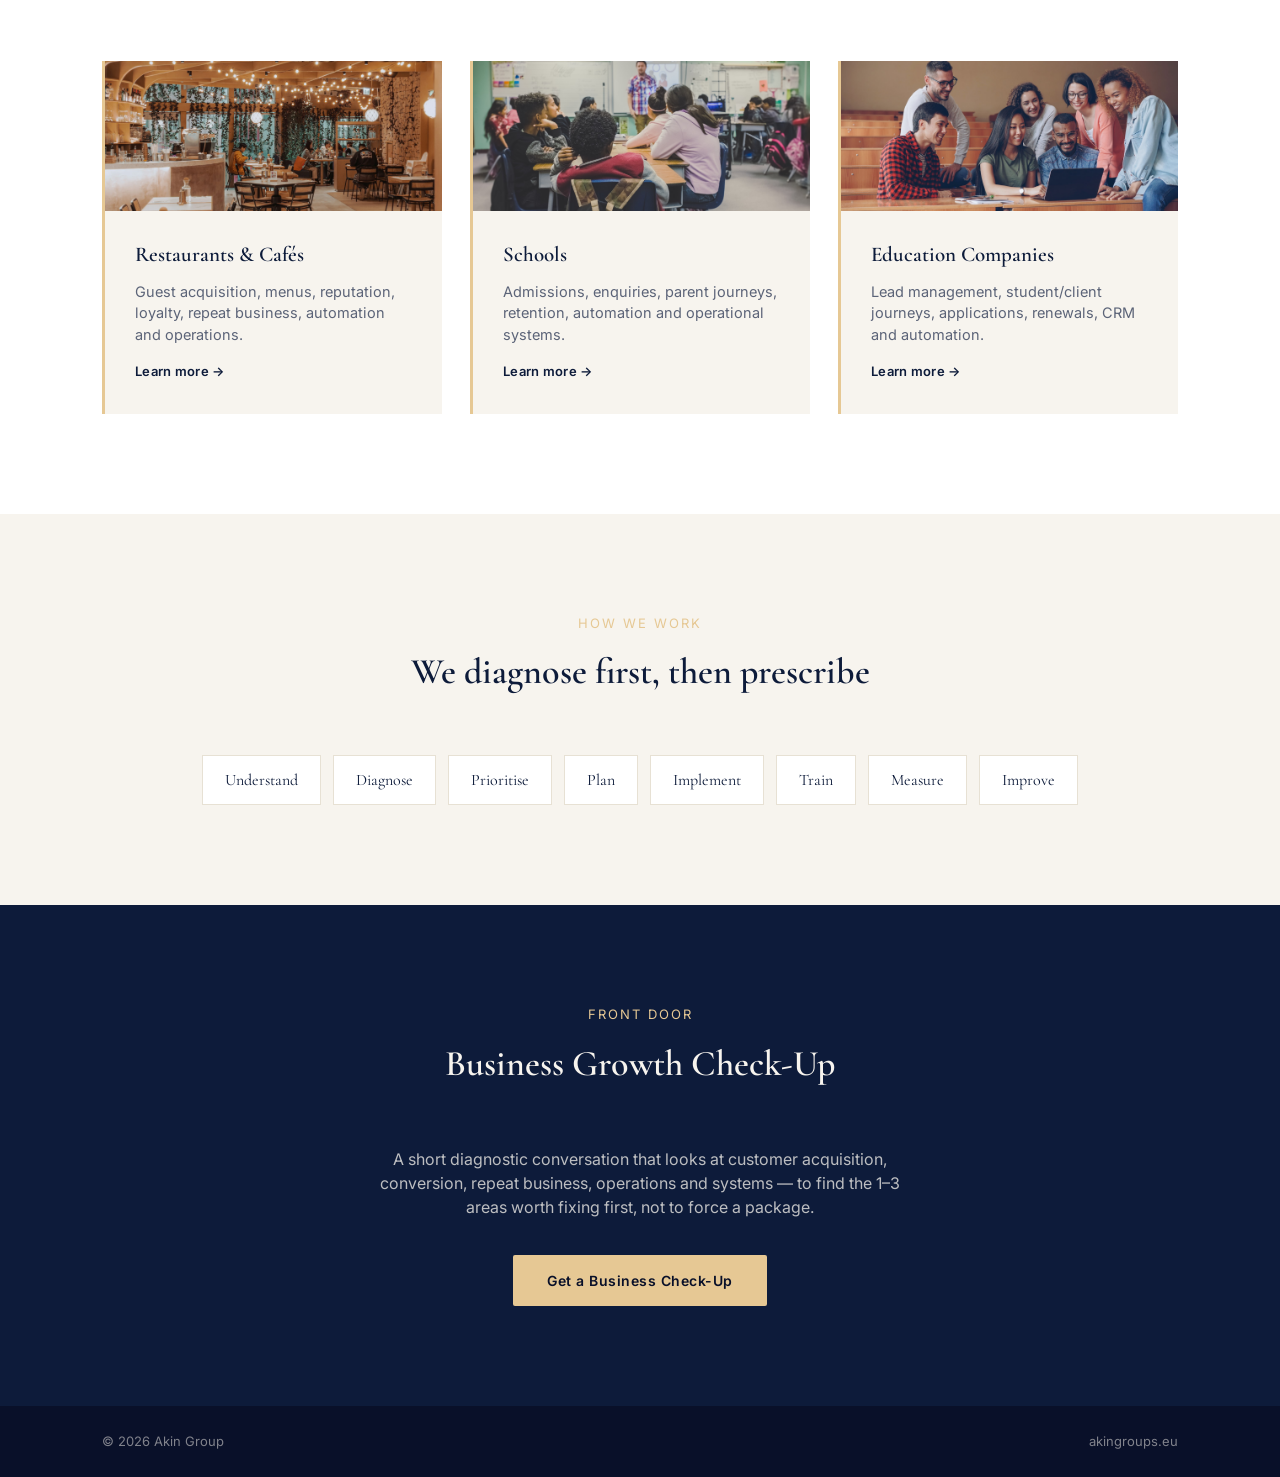
==== commit 054ebc89: "Redesign homepage hero for skimmers: CTA card right, speed callout Splits the hero into a two-column" ====
--- a/site/index.html
+++ b/site/index.html
@@ -26,11 +26,19 @@
 <main>
 
   <section class="hero" style="--bg-image:url('assets/images/hero-skyline.jpg')">
-    <div class="container">
-      <p class="eyebrow">Growth, Customer &amp; Business Systems</p>
-      <h1>Get more customers.<br>Make more from them.<br>Bring them back.</h1>
-      <p class="hero-sub">We help hospitality and education businesses grow revenue and save time using better sales, customer and automation systems. From customer acquisition and loyalty to CRM, automation and custom digital solutions &mdash; we first find the problem, then build the right solution.</p>
-      <a href="#contact" class="btn btn-primary">Get a Business Check-Up</a>
+    <div class="container hero-grid">
+      <div class="hero-content">
+        <p class="eyebrow">Growth, Customer &amp; Business Systems</p>
+        <h1>Get more customers.<br>Make more from them.<br>Bring them back.</h1>
+        <p class="hero-sub">We help hospitality and education businesses grow revenue and save time using better sales, customer and automation systems &mdash; we first find the problem, then build the right solution.</p>
+      </div>
+      <div class="hero-cta">
+        <div class="hero-cta-card">
+          <span class="hero-cta-badge">&#9201; Takes 2 minutes</span>
+          <a href="contact.html" class="btn btn-primary">Get a Business Check-Up</a>
+          <p class="hero-cta-note">No cost. No obligation. No sales pitch &mdash; just a quick, honest conversation.</p>
+        </div>
+      </div>
     </div>
   </section>
 
--- a/site/styles.css
+++ b/site/styles.css
@@ -159,7 +159,6 @@
   background-position: center;
   color: var(--cream);
   padding: 110px 0 100px;
-  text-align: center;
 }
 
 .eyebrow {
@@ -171,18 +170,58 @@
 }
 
 .hero h1 {
-  font-size: 56px;
+  font-size: 52px;
   line-height: 1.15;
   color: var(--cream);
-  max-width: 780px;
-  margin: 0 auto 28px;
+  max-width: 620px;
+  margin: 0 0 24px;
 }
 
 .hero-sub {
-  max-width: 620px;
-  margin: 0 auto 40px;
+  max-width: 560px;
   color: rgba(247, 244, 238, 0.75);
   font-size: 17px;
+}
+
+.hero-grid {
+  display: flex;
+  align-items: center;
+  justify-content: space-between;
+  gap: 56px;
+  text-align: left;
+}
+
+.hero-content { flex: 1 1 auto; }
+.hero-content h1 { margin-left: 0; }
+
+.hero-cta { flex: 0 0 300px; }
+
+.hero-cta-card {
+  background: rgba(247, 244, 238, 0.06);
+  border: 1px solid rgba(230, 200, 148, 0.35);
+  padding: 30px 26px;
+  text-align: center;
+}
+
+.hero-cta-badge {
+  display: inline-block;
+  font-size: 12px;
+  letter-spacing: 1px;
+  text-transform: uppercase;
+  color: var(--gold);
+  background: rgba(230, 200, 148, 0.12);
+  border: 1px solid rgba(230, 200, 148, 0.4);
+  padding: 6px 14px;
+  border-radius: 20px;
+  margin-bottom: 18px;
+}
+
+.hero-cta-card .btn { display: block; margin-bottom: 14px; }
+
+.hero-cta-note {
+  font-size: 13px;
+  line-height: 1.5;
+  color: rgba(247, 244, 238, 0.65);
 }
 
 .btn {
@@ -719,6 +758,10 @@
   .pager { flex-direction: column; gap: 20px; }
   .pager-link, .pager-next { max-width: 100%; text-align: left; margin-left: 0; }
   .pager-next .pager-label { flex-direction: row; }
+  .hero-grid { flex-direction: column; text-align: center; gap: 36px; }
+  .hero-content h1 { max-width: 100%; margin-left: auto; margin-right: auto; }
+  .hero-sub { margin-left: auto; margin-right: auto; }
+  .hero-cta { flex: 0 0 auto; width: 100%; max-width: 340px; }
 }
 
 @media (max-width: 560px) {
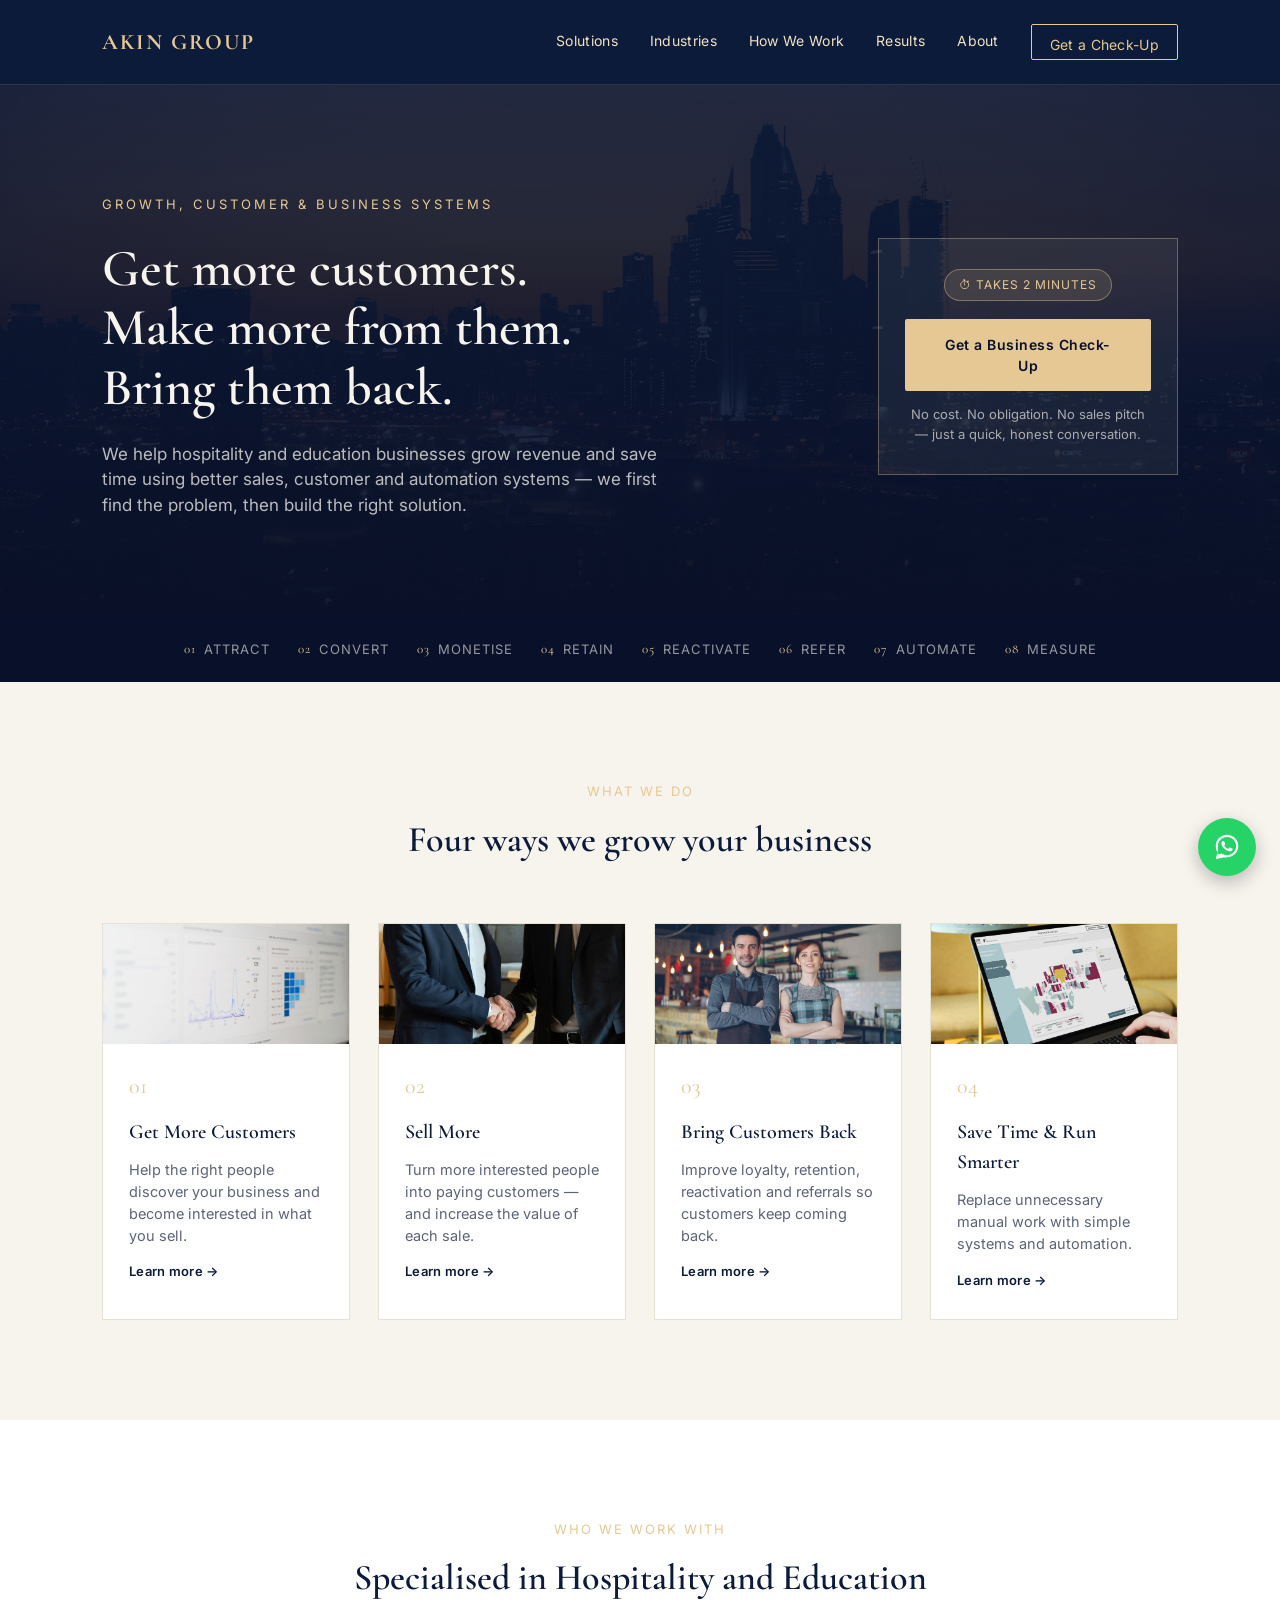
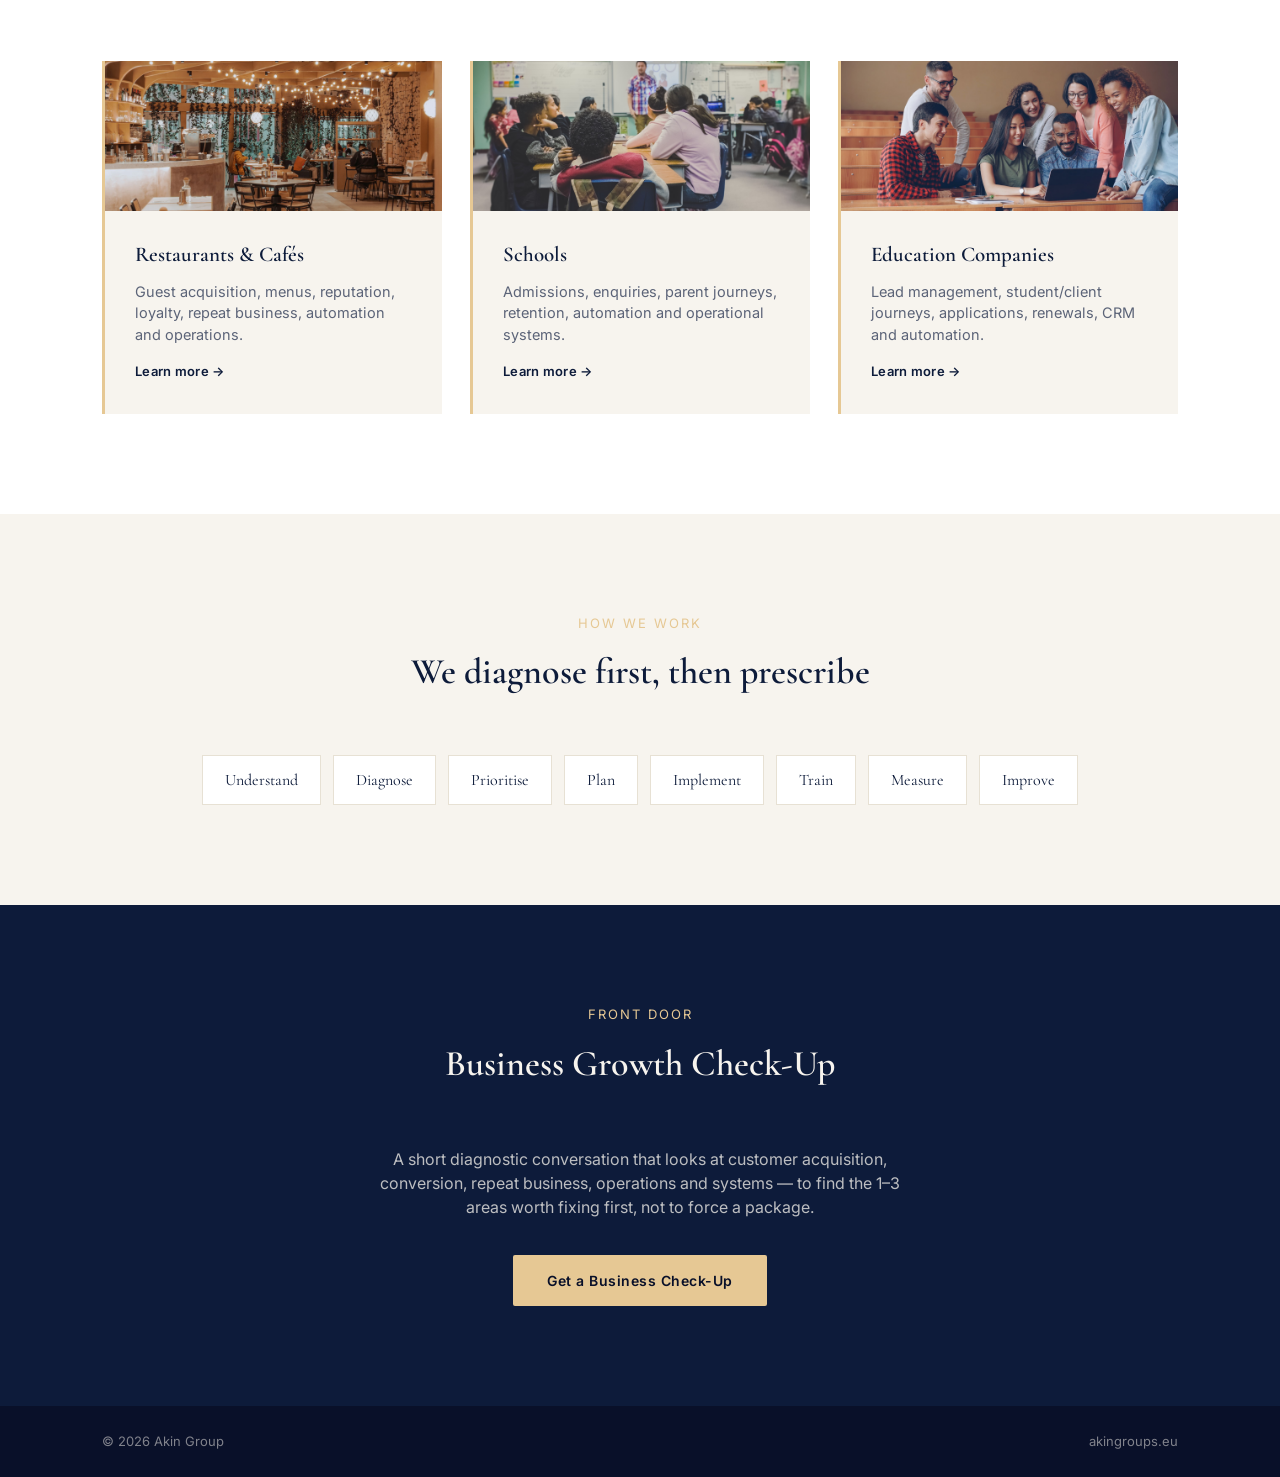
==== commit c2955729: "Add floating WhatsApp button, fixed bottom-right on every page Opens https://wa.me/<number> in a new" ====
--- a/site/index.html
+++ b/site/index.html
@@ -170,6 +170,9 @@
   </div>
 </footer>
 
+<a href="https://wa.me/YOUR_NUMBER_HERE" class="whatsapp-float" target="_blank" rel="noopener" aria-label="Chat on WhatsApp">
+  <svg viewBox="0 0 32 32" fill="white" xmlns="http://www.w3.org/2000/svg"><path d="M16.001 3C9.373 3 4 8.373 4 15c0 2.34.652 4.527 1.785 6.393L4 29l7.81-1.75A11.94 11.94 0 0 0 16.001 27C22.629 27 28 21.627 28 15S22.629 3 16.001 3zm0 21.75c-1.97 0-3.87-.53-5.52-1.53l-.395-.235-4.633 1.038 1.06-4.512-.257-.41A9.71 9.71 0 0 1 6.25 15c0-5.376 4.375-9.75 9.751-9.75S25.75 9.624 25.75 15 21.377 24.75 16.001 24.75zm5.36-7.29c-.294-.147-1.74-.858-2.01-.956-.27-.098-.467-.147-.664.147-.196.294-.76.956-.933 1.152-.172.196-.343.221-.637.074-.294-.147-1.242-.458-2.366-1.462-.875-.78-1.466-1.744-1.638-2.038-.172-.294-.018-.453.13-.6.133-.132.294-.343.441-.515.147-.172.196-.294.294-.49.098-.196.049-.368-.024-.515-.074-.147-.664-1.6-.91-2.192-.24-.577-.484-.5-.664-.51-.172-.008-.368-.01-.564-.01-.196 0-.515.074-.784.368-.27.294-1.03 1.006-1.03 2.453 0 1.447 1.054 2.845 1.2 3.04.147.196 2.075 3.168 5.028 4.442.703.303 1.251.484 1.679.62.705.224 1.347.192 1.854.117.566-.085 1.74-.712 1.985-1.4.245-.688.245-1.278.172-1.4-.073-.122-.27-.196-.564-.343z"/></svg>
+</a>
 <script src="site.js" defer></script>
 </body>
 </html>
--- a/site/styles.css
+++ b/site/styles.css
@@ -34,6 +34,39 @@
 }
 
 a { text-decoration: none; color: inherit; }
+
+/* WhatsApp floating button */
+.whatsapp-float {
+  position: fixed;
+  right: 24px;
+  bottom: 24px;
+  width: 58px;
+  height: 58px;
+  border-radius: 50%;
+  background: #25d366;
+  display: flex;
+  align-items: center;
+  justify-content: center;
+  box-shadow: 0 6px 18px rgba(0, 0, 0, 0.25);
+  z-index: 100;
+  transition: transform 0.15s ease, box-shadow 0.15s ease;
+}
+
+.whatsapp-float:hover {
+  transform: translateY(-3px) scale(1.05);
+  box-shadow: 0 10px 24px rgba(0, 0, 0, 0.3);
+}
+
+.whatsapp-float svg { width: 30px; height: 30px; }
+
+@media (prefers-reduced-motion: reduce) {
+  .whatsapp-float, .whatsapp-float:hover { transition: none !important; transform: none !important; }
+}
+
+@media (max-width: 560px) {
+  .whatsapp-float { right: 16px; bottom: 16px; width: 52px; height: 52px; }
+  .whatsapp-float svg { width: 26px; height: 26px; }
+}
 
 /* Focus visibility for keyboard users */
 a:focus-visible,
@@ -703,6 +736,13 @@
   font-size: 13px;
   color: var(--navy);
   font-weight: 500;
+}
+
+.label-optional {
+  color: var(--muted);
+  font-weight: 400;
+  text-transform: none;
+  letter-spacing: normal;
 }
 
 .contact-form input,
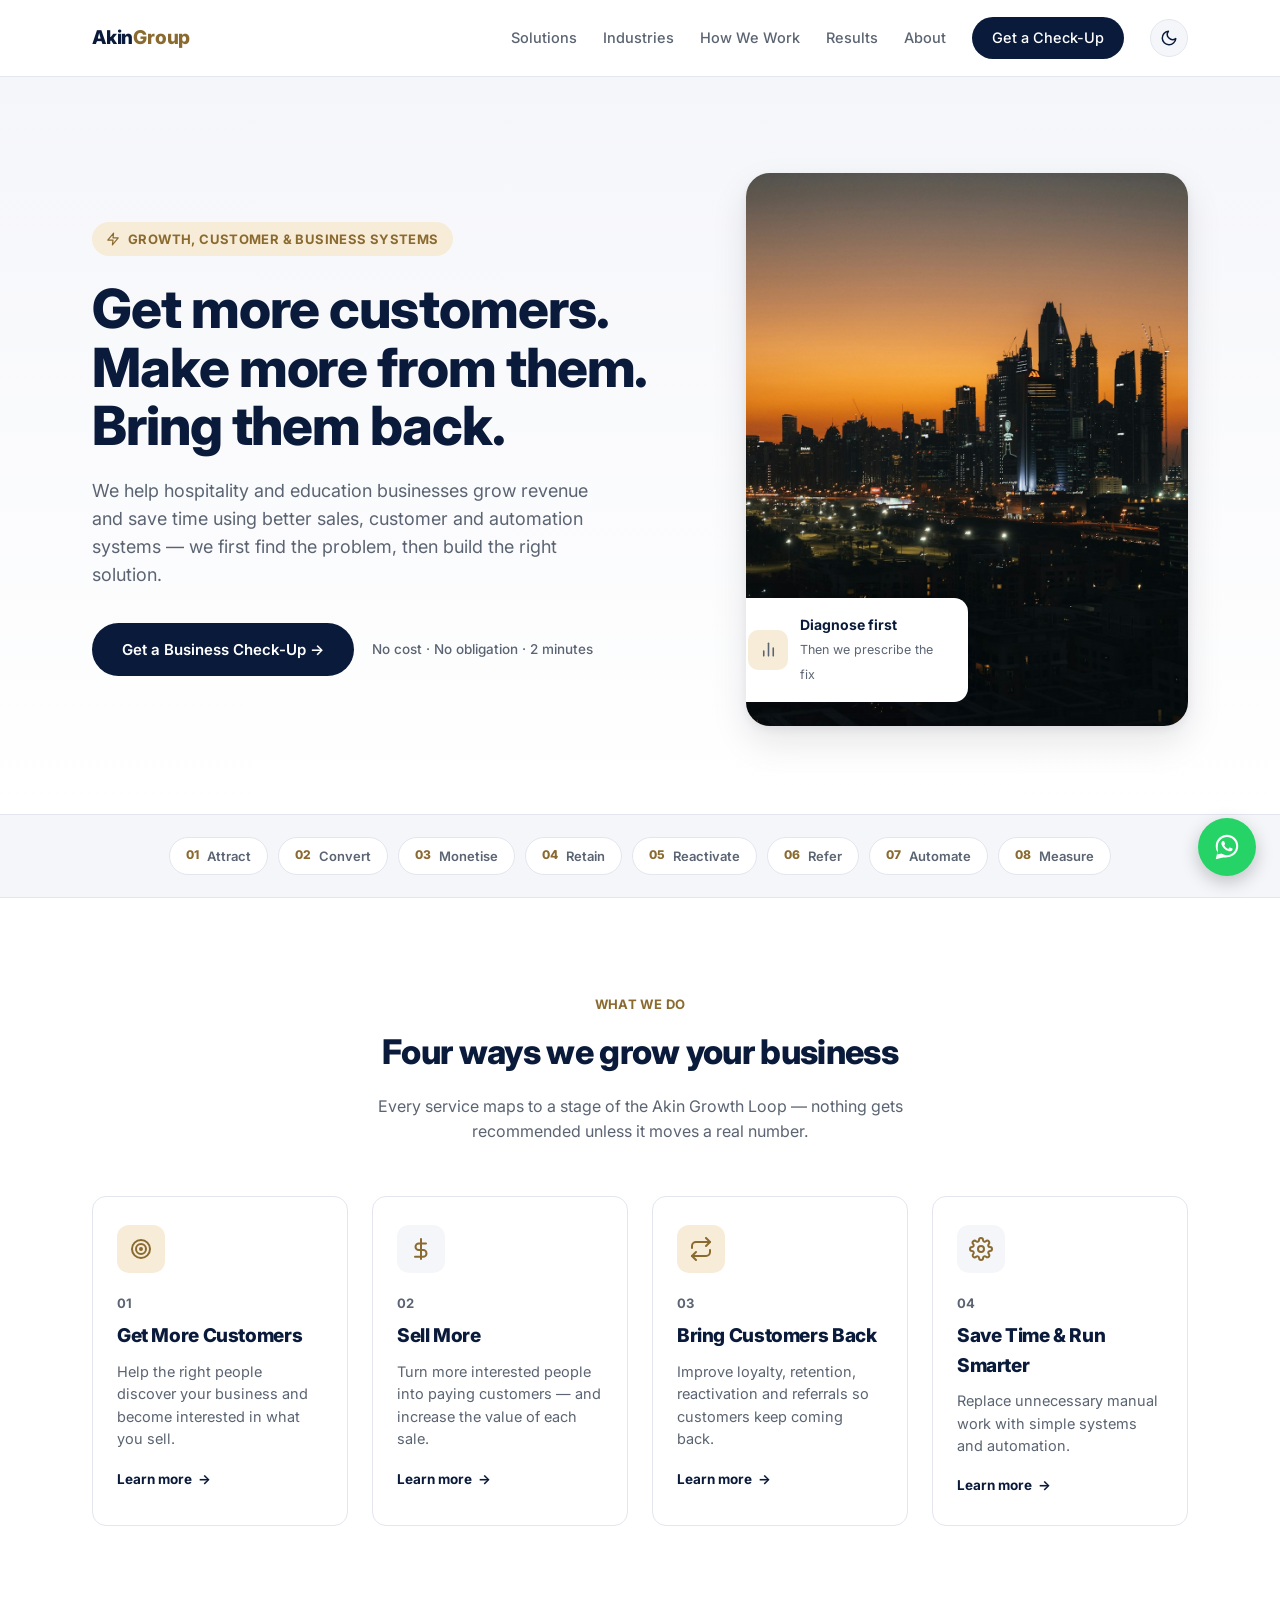
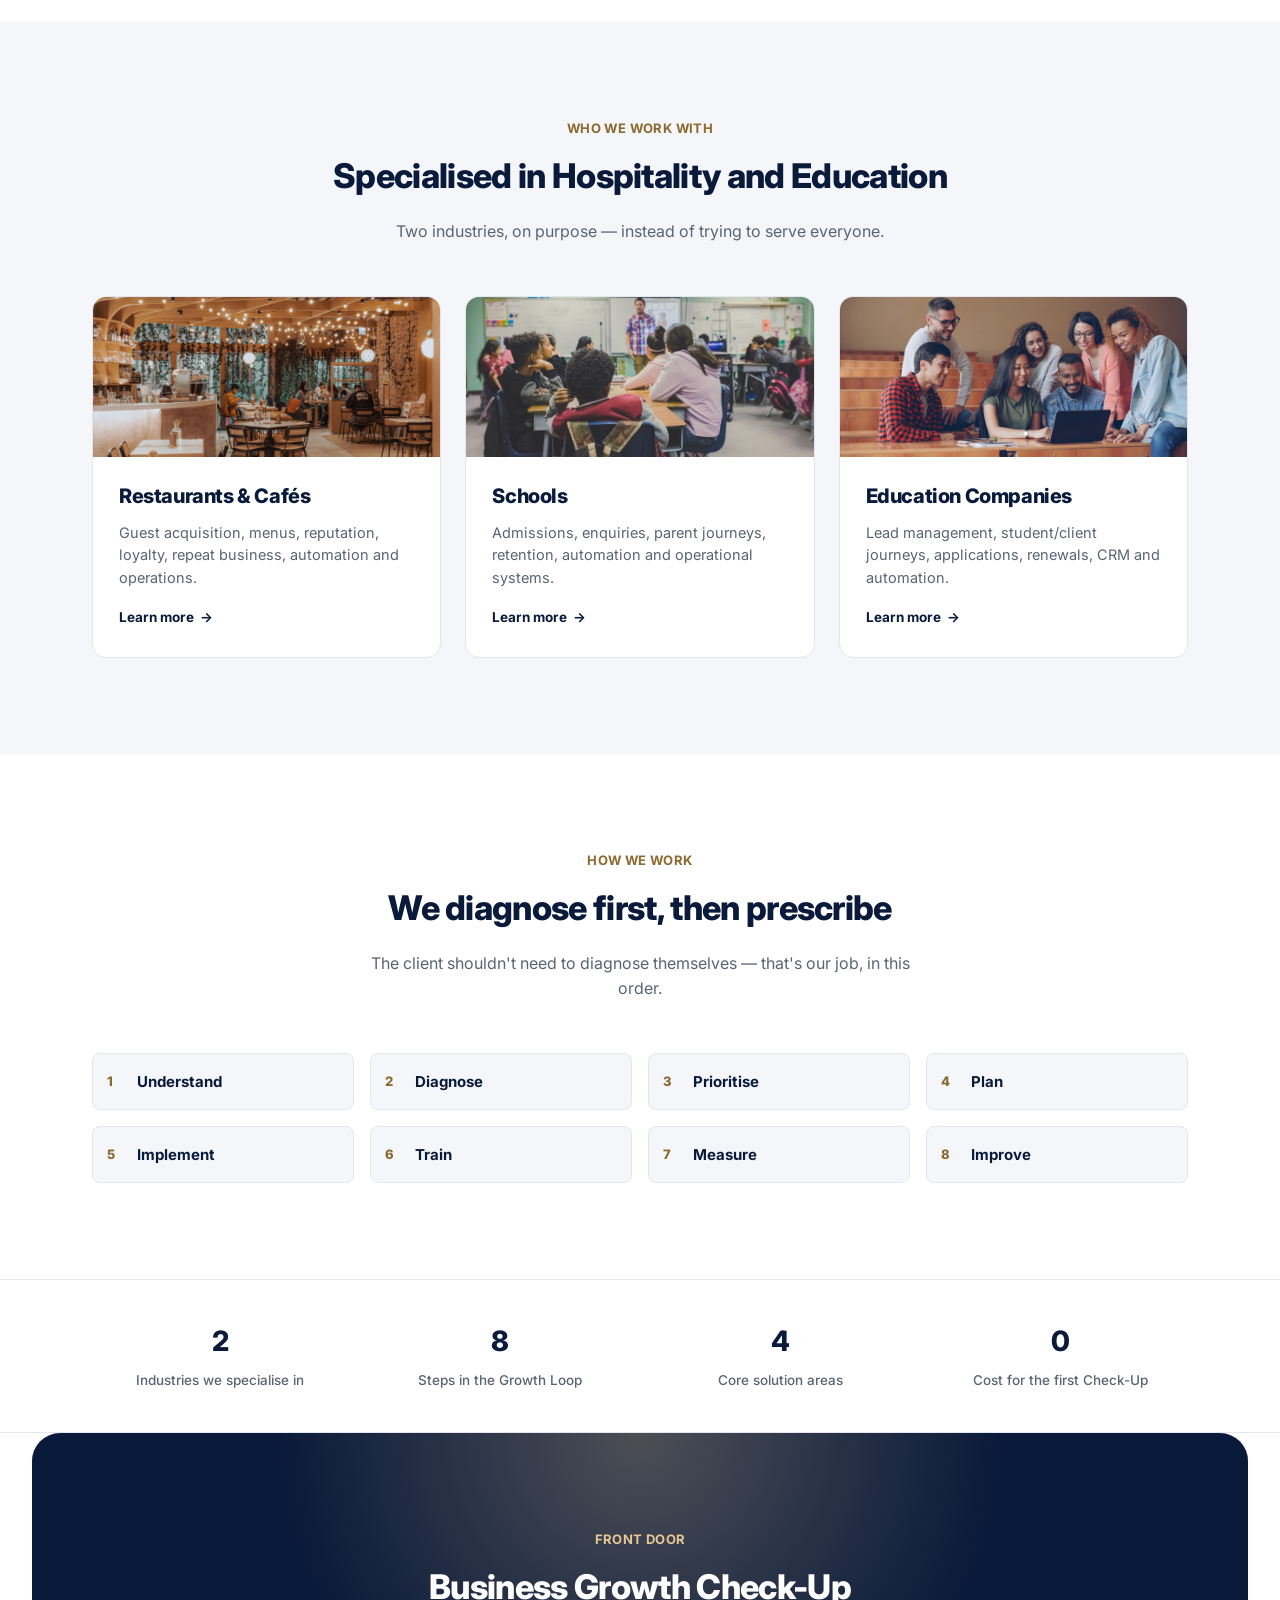
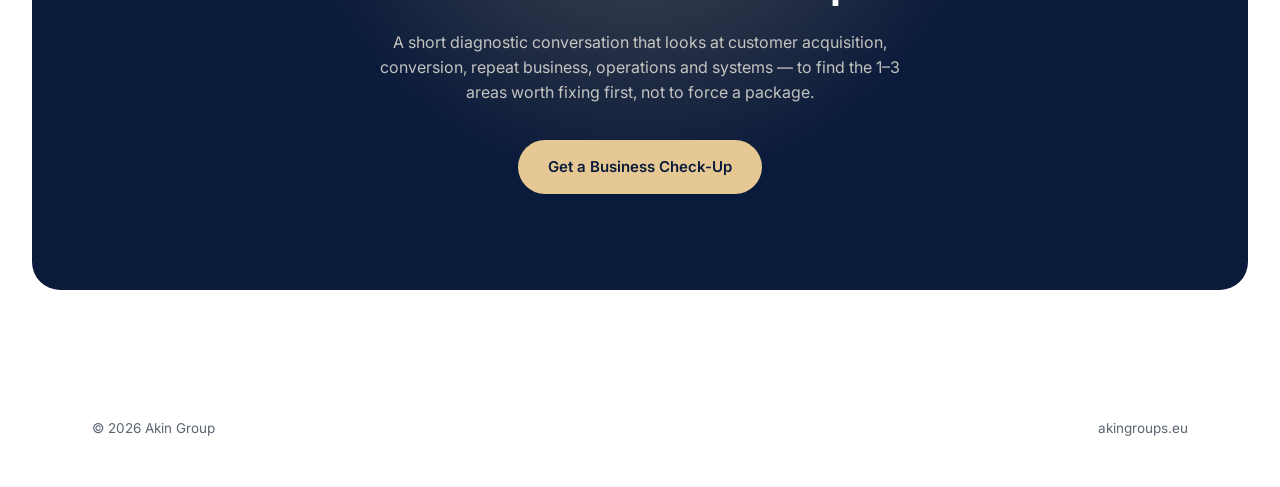
==== commit f62f8f6a: "Replace legacy serif/navy design with the modern redesign Rebuilds every page in a sans-serif, card-" ====
--- a/site/index.html
+++ b/site/index.html
@@ -1,17 +1,30 @@
 <!DOCTYPE html>
 <html lang="en">
 <head>
+<script>(function(){try{var t=localStorage.getItem('akin-theme');if(!t){t=window.matchMedia('(prefers-color-scheme: dark)').matches?'dark':'light';}document.documentElement.setAttribute('data-theme',t);}catch(e){}})();</script>
 <meta charset="UTF-8">
 <meta name="viewport" content="width=device-width, initial-scale=1.0">
 <title>Akin Group | Growth, Customer &amp; Business Systems</title>
 <meta name="description" content="We help hospitality and education businesses get more customers, make more from them, bring them back, and save time with better systems.">
+<link rel="canonical" href="https://akingroups.eu/">
+<meta property="og:type" content="website">
+<meta property="og:site_name" content="Akin Group">
+<meta property="og:title" content="Akin Group | Growth, Customer &amp; Business Systems">
+<meta property="og:description" content="We help hospitality and education businesses get more customers, make more from them, bring them back, and save time with better systems.">
+<meta property="og:url" content="https://akingroups.eu/">
+<meta property="og:image" content="https://akingroups.eu/assets/images/hero-skyline.jpg">
+<meta name="twitter:card" content="summary_large_image">
+<meta name="twitter:title" content="Akin Group | Growth, Customer &amp; Business Systems">
+<meta name="twitter:description" content="We help hospitality and education businesses get more customers, make more from them, bring them back, and save time with better systems.">
+<meta name="twitter:image" content="https://akingroups.eu/assets/images/hero-skyline.jpg">
+<link rel="icon" href="favicon.svg" type="image/svg+xml">
 <link rel="stylesheet" href="styles.css">
 </head>
 <body>
 
 <header class="site-header">
   <div class="container header-inner">
-    <a href="index.html" class="logo">AKIN GROUP</a>
+    <a href="index.html" class="logo">Akin<span>Group</span></a>
     <nav class="nav">
       <a href="solutions.html">Solutions</a>
       <a href="industries.html">Industries</a>
@@ -19,24 +32,35 @@
       <a href="results.html">Results</a>
       <a href="about.html">About</a>
       <a href="contact.html" class="nav-cta">Get a Check-Up</a>
+      <button class="theme-toggle" type="button" aria-label="Toggle dark mode">
+        <svg class="icon-moon" viewBox="0 0 24 24" fill="none" stroke="currentColor" stroke-width="2" stroke-linecap="round" stroke-linejoin="round"><path d="M21 12.79A9 9 0 1 1 11.21 3 7 7 0 0 0 21 12.79Z"/></svg>
+        <svg class="icon-sun" viewBox="0 0 24 24" fill="none" stroke="currentColor" stroke-width="2" stroke-linecap="round" stroke-linejoin="round"><circle cx="12" cy="12" r="4"/><path d="M12 2v2M12 20v2M4.93 4.93l1.41 1.41M17.66 17.66l1.41 1.41M2 12h2M20 12h2M6.34 17.66l-1.41 1.41M19.07 4.93l-1.41 1.41"/></svg>
+      </button>
     </nav>
   </div>
 </header>
 
 <main>
 
-  <section class="hero" style="--bg-image:url('assets/images/hero-skyline.jpg')">
+  <section class="hero">
     <div class="container hero-grid">
       <div class="hero-content">
-        <p class="eyebrow">Growth, Customer &amp; Business Systems</p>
-        <h1>Get more customers.<br>Make more from them.<br>Bring them back.</h1>
+        <span class="eyebrow"><svg viewBox="0 0 24 24" fill="none" stroke="currentColor" stroke-width="2" stroke-linecap="round" stroke-linejoin="round"><polygon points="13 2 3 14 12 14 11 22 21 10 12 10 13 2"/></svg> Growth, Customer &amp; Business Systems</span>
+        <h1>Get more customers.<br>Make more from them.<br><span class="hl">Bring them back.</span></h1>
         <p class="hero-sub">We help hospitality and education businesses grow revenue and save time using better sales, customer and automation systems &mdash; we first find the problem, then build the right solution.</p>
-      </div>
-      <div class="hero-cta">
-        <div class="hero-cta-card">
-          <span class="hero-cta-badge">&#9201; Takes 2 minutes</span>
-          <a href="contact.html" class="btn btn-primary">Get a Business Check-Up</a>
-          <p class="hero-cta-note">No cost. No obligation. No sales pitch &mdash; just a quick, honest conversation.</p>
+        <div class="hero-actions">
+          <a href="contact.html" class="btn btn-primary">Get a Business Check-Up &rarr;</a>
+          <span class="hero-note">No cost &middot; No obligation &middot; 2 minutes</span>
+        </div>
+      </div>
+      <div class="hero-visual">
+        <img src="assets/images/hero-skyline.jpg" alt="City skyline representing business growth">
+        <div class="hero-stat-card">
+          <span class="hero-stat-icon"><svg viewBox="0 0 24 24" fill="none" stroke="currentColor" stroke-width="2" stroke-linecap="round" stroke-linejoin="round"><line x1="18" y1="20" x2="18" y2="10"/><line x1="12" y1="20" x2="12" y2="4"/><line x1="6" y1="20" x2="6" y2="14"/></svg></span>
+          <div>
+            <strong>Diagnose first</strong>
+            <span>Then we prescribe the fix</span>
+          </div>
         </div>
       </div>
     </div>
@@ -61,42 +85,35 @@
     <div class="container">
       <p class="section-label">What We Do</p>
       <h2>Four ways we grow your business</h2>
+      <p class="section-sub">Every service maps to a stage of the Akin Growth Loop &mdash; nothing gets recommended unless it moves a real number.</p>
       <div class="card-grid">
         <a class="card" href="solutions-get-more-customers.html">
-          <div class="card-img" style="background-image:url('assets/images/solution-leads.jpg')"></div>
-          <div class="card-body">
-            <span class="card-index">01</span>
-            <h3>Get More Customers</h3>
-            <p>Help the right people discover your business and become interested in what you sell.</p>
-            <span class="card-link">Learn more <span>&rarr;</span></span>
-          </div>
+          <div class="card-icon"><svg viewBox="0 0 24 24" fill="none" stroke="currentColor" stroke-width="2" stroke-linecap="round" stroke-linejoin="round"><circle cx="12" cy="12" r="9"/><circle cx="12" cy="12" r="5"/><circle cx="12" cy="12" r="1"/></svg></div>
+          <span class="card-index">01</span>
+          <h3>Get More Customers</h3>
+          <p>Help the right people discover your business and become interested in what you sell.</p>
+          <span class="card-link">Learn more <span>&rarr;</span></span>
         </a>
         <a class="card" href="solutions-sell-more.html">
-          <div class="card-img" style="background-image:url('assets/images/solution-sell.jpg')"></div>
-          <div class="card-body">
-            <span class="card-index">02</span>
-            <h3>Sell More</h3>
-            <p>Turn more interested people into paying customers &mdash; and increase the value of each sale.</p>
-            <span class="card-link">Learn more <span>&rarr;</span></span>
-          </div>
+          <div class="card-icon"><svg viewBox="0 0 24 24" fill="none" stroke="currentColor" stroke-width="2" stroke-linecap="round" stroke-linejoin="round"><line x1="12" y1="2" x2="12" y2="22"/><path d="M17 6.5H9.8a3.3 3.3 0 0 0 0 6.6h4.4a3.3 3.3 0 0 1 0 6.6H6"/></svg></div>
+          <span class="card-index">02</span>
+          <h3>Sell More</h3>
+          <p>Turn more interested people into paying customers &mdash; and increase the value of each sale.</p>
+          <span class="card-link">Learn more <span>&rarr;</span></span>
         </a>
         <a class="card" href="solutions-bring-customers-back.html">
-          <div class="card-img" style="background-image:url('assets/images/solution-retain.jpg')"></div>
-          <div class="card-body">
-            <span class="card-index">03</span>
-            <h3>Bring Customers Back</h3>
-            <p>Improve loyalty, retention, reactivation and referrals so customers keep coming back.</p>
-            <span class="card-link">Learn more <span>&rarr;</span></span>
-          </div>
+          <div class="card-icon"><svg viewBox="0 0 24 24" fill="none" stroke="currentColor" stroke-width="2" stroke-linecap="round" stroke-linejoin="round"><polyline points="17 1 21 5 17 9"/><path d="M3 11V9a4 4 0 0 1 4-4h14"/><polyline points="7 23 3 19 7 15"/><path d="M21 13v2a4 4 0 0 1-4 4H3"/></svg></div>
+          <span class="card-index">03</span>
+          <h3>Bring Customers Back</h3>
+          <p>Improve loyalty, retention, reactivation and referrals so customers keep coming back.</p>
+          <span class="card-link">Learn more <span>&rarr;</span></span>
         </a>
         <a class="card" href="solutions-automation.html">
-          <div class="card-img" style="background-image:url('assets/images/solution-automate.jpg')"></div>
-          <div class="card-body">
-            <span class="card-index">04</span>
-            <h3>Save Time &amp; Run Smarter</h3>
-            <p>Replace unnecessary manual work with simple systems and automation.</p>
-            <span class="card-link">Learn more <span>&rarr;</span></span>
-          </div>
+          <div class="card-icon"><svg viewBox="0 0 24 24" fill="none" stroke="currentColor" stroke-width="2" stroke-linecap="round" stroke-linejoin="round"><circle cx="12" cy="12" r="3"/><path d="M19.4 15a1.65 1.65 0 0 0 .33 1.82l.06.06a2 2 0 1 1-2.83 2.83l-.06-.06a1.65 1.65 0 0 0-1.82-.33 1.65 1.65 0 0 0-1 1.51V21a2 2 0 0 1-4 0v-.09A1.65 1.65 0 0 0 9 19.4a1.65 1.65 0 0 0-1.82.33l-.06.06a2 2 0 1 1-2.83-2.83l.06-.06a1.65 1.65 0 0 0 .33-1.82 1.65 1.65 0 0 0-1.51-1H3a2 2 0 0 1 0-4h.09A1.65 1.65 0 0 0 4.6 9a1.65 1.65 0 0 0-.33-1.82l-.06-.06a2 2 0 1 1 2.83-2.83l.06.06a1.65 1.65 0 0 0 1.82.33H9a1.65 1.65 0 0 0 1-1.51V3a2 2 0 0 1 4 0v.09a1.65 1.65 0 0 0 1 1.51 1.65 1.65 0 0 0 1.82-.33l.06-.06a2 2 0 1 1 2.83 2.83l-.06.06a1.65 1.65 0 0 0-.33 1.82V9a1.65 1.65 0 0 0 1.51 1H21a2 2 0 0 1 0 4h-.09a1.65 1.65 0 0 0-1.51 1z"/></svg></div>
+          <span class="card-index">04</span>
+          <h3>Save Time &amp; Run Smarter</h3>
+          <p>Replace unnecessary manual work with simple systems and automation.</p>
+          <span class="card-link">Learn more <span>&rarr;</span></span>
         </a>
       </div>
     </div>
@@ -106,6 +123,7 @@
     <div class="container">
       <p class="section-label">Who We Work With</p>
       <h2>Specialised in Hospitality and Education</h2>
+      <p class="section-sub">Two industries, on purpose &mdash; instead of trying to serve everyone.</p>
       <div class="industry-grid">
         <a class="industry" href="industries-restaurants-cafes.html">
           <div class="industry-img" style="background-image:url('assets/images/restaurant.jpg')"></div>
@@ -139,6 +157,7 @@
     <div class="container">
       <p class="section-label">How We Work</p>
       <h2>We diagnose first, then prescribe</h2>
+      <p class="section-sub">The client shouldn't need to diagnose themselves &mdash; that's our job, in this order.</p>
       <ol class="process-steps">
         <li>Understand</li>
         <li>Diagnose</li>
@@ -152,6 +171,15 @@
     </div>
   </section>
 
+  <section class="trust">
+    <div class="container trust-grid">
+      <div class="trust-item"><strong>2</strong><span>Industries we specialise in</span></div>
+      <div class="trust-item"><strong>8</strong><span>Steps in the Growth Loop</span></div>
+      <div class="trust-item"><strong>4</strong><span>Core solution areas</span></div>
+      <div class="trust-item"><strong>0</strong><span>Cost for the first Check-Up</span></div>
+    </div>
+  </section>
+
   <section id="contact" class="cta-section">
     <div class="container">
       <p class="section-label">Front Door</p>
@@ -170,7 +198,7 @@
   </div>
 </footer>
 
-<a href="https://wa.me/YOUR_NUMBER_HERE" class="whatsapp-float" target="_blank" rel="noopener" aria-label="Chat on WhatsApp">
+<a href="https://wa.me/447909946215" class="whatsapp-float" target="_blank" rel="noopener" aria-label="Chat on WhatsApp">
   <svg viewBox="0 0 32 32" fill="white" xmlns="http://www.w3.org/2000/svg"><path d="M16.001 3C9.373 3 4 8.373 4 15c0 2.34.652 4.527 1.785 6.393L4 29l7.81-1.75A11.94 11.94 0 0 0 16.001 27C22.629 27 28 21.627 28 15S22.629 3 16.001 3zm0 21.75c-1.97 0-3.87-.53-5.52-1.53l-.395-.235-4.633 1.038 1.06-4.512-.257-.41A9.71 9.71 0 0 1 6.25 15c0-5.376 4.375-9.75 9.751-9.75S25.75 9.624 25.75 15 21.377 24.75 16.001 24.75zm5.36-7.29c-.294-.147-1.74-.858-2.01-.956-.27-.098-.467-.147-.664.147-.196.294-.76.956-.933 1.152-.172.196-.343.221-.637.074-.294-.147-1.242-.458-2.366-1.462-.875-.78-1.466-1.744-1.638-2.038-.172-.294-.018-.453.13-.6.133-.132.294-.343.441-.515.147-.172.196-.294.294-.49.098-.196.049-.368-.024-.515-.074-.147-.664-1.6-.91-2.192-.24-.577-.484-.5-.664-.51-.172-.008-.368-.01-.564-.01-.196 0-.515.074-.784.368-.27.294-1.03 1.006-1.03 2.453 0 1.447 1.054 2.845 1.2 3.04.147.196 2.075 3.168 5.028 4.442.703.303 1.251.484 1.679.62.705.224 1.347.192 1.854.117.566-.085 1.74-.712 1.985-1.4.245-.688.245-1.278.172-1.4-.073-.122-.27-.196-.564-.343z"/></svg>
 </a>
 <script src="site.js" defer></script>
--- a/site/styles.css
+++ b/site/styles.css
@@ -1,15 +1,83 @@
-@import url('https://fonts.googleapis.com/css2?family=Cormorant+Garamond:wght@500;600;700&family=Inter:wght@400;500;600&display=swap');
+@import url('https://fonts.googleapis.com/css2?family=Inter:wght@400;500;600;700;800&display=swap');
 
 :root {
-  --navy: #0d1b3a;
-  --navy-deep: #091029;
+  /* Brand constants — from the Akin Group business card, theme-invariant */
+  --navy: #0a1a3a;
   --gold: #e6c894;
-  --gold-soft: #f2e2c2;
-  --cream: #f7f4ee;
-  --ink: #1c2333;
-  --muted: #5c6478;
-  --serif: 'Cormorant Garamond', Georgia, serif;
-  --sans: 'Inter', -apple-system, sans-serif;
+
+  /* Light theme (default) */
+  --bg: #ffffff;
+  --bg-soft: #f5f6fa;
+  --card-bg: #ffffff;
+  --ink: #0a1a3a;
+  --muted: #5b6472;
+  --line: #e3e6ee;
+  --accent: var(--navy);
+  --accent-contrast: #ffffff;
+  --accent-hover: #16305e;
+  --accent-glow: rgba(10, 26, 58, 0.22);
+  --gold-dark: #8a6a2f;
+  --gold-tint: #f7ecd8;
+  --cta-bg: var(--navy);
+  --cta-ink: #ffffff;
+  --cta-glow: rgba(230, 200, 148, 0.3);
+
+  --sans: 'Inter', -apple-system, BlinkMacSystemFont, 'Segoe UI', sans-serif;
+  --radius: 14px;
+  --radius-sm: 8px;
+  --shadow: 0 1px 2px rgba(15, 23, 42, 0.04), 0 8px 24px rgba(15, 23, 42, 0.06);
+  --shadow-hover: 0 4px 10px rgba(15, 23, 42, 0.06), 0 16px 36px rgba(15, 23, 42, 0.1);
+}
+
+/* Dark theme — the business card's navy becomes the dominant surface color */
+[data-theme="dark"] {
+  --bg: #0a1a3a;
+  --bg-soft: #0e2249;
+  --card-bg: #10254e;
+  --ink: #f4efe4;
+  --muted: #b6bfd6;
+  --line: rgba(230, 200, 148, 0.16);
+  --accent: var(--gold);
+  --accent-contrast: var(--navy);
+  --accent-hover: #f0dfb8;
+  --accent-glow: rgba(230, 200, 148, 0.28);
+  --gold-dark: #f2e2c2;
+  --gold-tint: rgba(230, 200, 148, 0.14);
+  --cta-bg: #102a56;
+  --cta-ink: #f4efe4;
+  --cta-glow: rgba(230, 200, 148, 0.3);
+  --shadow: 0 1px 2px rgba(0, 0, 0, 0.35), 0 8px 24px rgba(0, 0, 0, 0.4);
+  --shadow-hover: 0 4px 14px rgba(0, 0, 0, 0.4), 0 20px 40px rgba(0, 0, 0, 0.5);
+}
+
+/* Page-to-page slide transition (native cross-document View Transitions).
+   Progressive enhancement: browsers without support just navigate normally. */
+@view-transition {
+  navigation: auto;
+}
+
+@media (prefers-reduced-motion: reduce) {
+  @view-transition {
+    navigation: none;
+  }
+}
+
+@media (prefers-reduced-motion: no-preference) {
+  ::view-transition-old(root) {
+    animation: 220ms cubic-bezier(0.4, 0, 1, 1) both akin-slide-out;
+  }
+
+  ::view-transition-new(root) {
+    animation: 320ms cubic-bezier(0.16, 1, 0.3, 1) both akin-slide-in;
+  }
+}
+
+@keyframes akin-slide-out {
+  to { transform: translateX(-4%); opacity: 0; }
+}
+
+@keyframes akin-slide-in {
+  from { transform: translateX(4%); opacity: 0; }
 }
 
 * { box-sizing: border-box; margin: 0; padding: 0; }
@@ -17,23 +85,777 @@
 body {
   font-family: var(--sans);
   color: var(--ink);
-  background: var(--cream);
-  line-height: 1.5;
+  background: var(--bg);
+  line-height: 1.55;
+  -webkit-font-smoothing: antialiased;
+  transition: background-color 0.25s ease, color 0.25s ease;
 }
 
 .container {
-  max-width: 1140px;
+  max-width: 1160px;
   margin: 0 auto;
   padding: 0 32px;
 }
 
-h1, h2, h3 {
-  font-family: var(--serif);
+.container.narrow { max-width: 860px; }
+
+h1, h2, h3, h4 {
+  font-family: var(--sans);
+  font-weight: 800;
+  letter-spacing: -0.02em;
+  color: var(--ink);
+}
+
+a { text-decoration: none; color: inherit; }
+
+img { max-width: 100%; display: block; }
+
+/* Focus visibility */
+a:focus-visible, button:focus-visible, input:focus-visible,
+select:focus-visible, textarea:focus-visible {
+  outline: 2px solid var(--accent);
+  outline-offset: 2px;
+}
+
+@media (prefers-reduced-motion: reduce) {
+  * { scroll-behavior: auto !important; }
+  body, .site-header, .card, .industry, .cta-section,
+  .contact-form input, .contact-form select, .contact-form textarea,
+  .measure-card, .about-point, .contact-item,
+  .loop-steps li, .process-steps li, .journey-strip span, .theme-toggle,
+  .card, .card:hover, .industry, .industry:hover,
+  .btn, .btn:hover, .btn:active,
+  .pager-arrow, .pager-prev:hover .pager-arrow, .pager-next:hover .pager-arrow,
+  .card-link span, .industry-link span,
+  .card:hover .card-link span, .industry:hover .industry-link span,
+  .reveal, .whatsapp-float, .whatsapp-float:hover {
+    transition: none !important;
+    transform: none !important;
+    opacity: 1 !important;
+  }
+}
+
+.reveal { opacity: 0; transform: translateY(16px); transition: opacity 0.5s ease, transform 0.5s ease; }
+.reveal.is-visible { opacity: 1; transform: translateY(0); }
+
+/* Badges / pills */
+.pill {
+  display: inline-flex;
+  align-items: center;
+  gap: 8px;
+  font-size: 13px;
   font-weight: 600;
-  color: var(--navy);
-}
-
-a { text-decoration: none; color: inherit; }
+  letter-spacing: 0.02em;
+  padding: 7px 14px;
+  border-radius: 999px;
+  background: var(--gold-tint);
+  color: var(--gold-dark);
+}
+
+/* Header */
+.site-header {
+  background: var(--bg);
+  background: color-mix(in srgb, var(--bg) 88%, transparent);
+  backdrop-filter: saturate(180%) blur(10px);
+  border-bottom: 1px solid var(--line);
+  position: sticky;
+  top: 0;
+  z-index: 50;
+  transition: box-shadow 0.2s ease, background-color 0.25s ease, border-color 0.25s ease;
+}
+
+.site-header.is-scrolled { box-shadow: 0 4px 20px rgba(0, 0, 0, 0.1); }
+
+.header-inner {
+  display: flex;
+  align-items: center;
+  justify-content: space-between;
+  height: 76px;
+}
+
+.logo {
+  font-weight: 800;
+  font-size: 19px;
+  letter-spacing: -0.01em;
+  color: var(--ink);
+}
+
+.logo span { color: var(--gold-dark); }
+
+.nav { display: flex; align-items: center; gap: 26px; }
+
+.nav a {
+  position: relative;
+  font-size: 14.5px;
+  font-weight: 500;
+  color: var(--muted);
+  transition: color 0.15s ease;
+}
+
+.nav a:not(.nav-cta):hover { color: var(--ink); }
+.nav a.is-active:not(.nav-cta) { color: var(--ink); font-weight: 600; }
+
+.nav-cta {
+  background: var(--accent);
+  color: var(--accent-contrast) !important;
+  padding: 10px 20px;
+  border-radius: 999px;
+  font-weight: 600;
+  transition: background 0.15s ease, transform 0.15s ease;
+}
+
+.nav-cta:hover { background: var(--accent-hover); transform: translateY(-1px); }
+
+.theme-toggle {
+  display: inline-flex;
+  align-items: center;
+  justify-content: center;
+  width: 38px;
+  height: 38px;
+  border-radius: 50%;
+  border: 1px solid var(--line);
+  background: var(--bg-soft);
+  color: var(--ink);
+  cursor: pointer;
+  flex-shrink: 0;
+  transition: background 0.15s ease, border-color 0.15s ease, transform 0.15s ease;
+}
+
+.theme-toggle:hover { border-color: var(--accent); transform: translateY(-1px); }
+.theme-toggle svg { width: 18px; height: 18px; display: block; }
+.theme-toggle .icon-sun { display: none; }
+[data-theme="dark"] .theme-toggle .icon-moon { display: none; }
+[data-theme="dark"] .theme-toggle .icon-sun { display: block; }
+
+/* Buttons */
+.btn {
+  display: inline-flex;
+  align-items: center;
+  gap: 8px;
+  padding: 15px 30px;
+  font-size: 15px;
+  font-weight: 600;
+  border-radius: 999px;
+  transition: background 0.15s ease, transform 0.15s ease, box-shadow 0.15s ease, color 0.15s ease;
+}
+
+.btn-primary {
+  background: var(--accent);
+  color: var(--accent-contrast);
+}
+
+.btn-primary:hover {
+  background: var(--accent-hover);
+  transform: translateY(-2px);
+  box-shadow: 0 10px 24px var(--accent-glow);
+}
+
+.btn-primary:active { transform: translateY(0); box-shadow: none; }
+
+.btn-ghost {
+  background: transparent;
+  color: var(--ink);
+  border: 1.5px solid var(--line);
+}
+
+.btn-ghost:hover { border-color: var(--ink); }
+
+/* Hero */
+.hero {
+  padding: 96px 0 88px;
+  background: linear-gradient(180deg, var(--bg-soft) 0%, var(--bg) 100%);
+  overflow: hidden;
+  position: relative;
+}
+
+.hero-grid {
+  display: grid;
+  grid-template-columns: 1.15fr 0.85fr;
+  gap: 56px;
+  align-items: center;
+}
+
+.eyebrow {
+  display: inline-flex;
+  align-items: center;
+  gap: 8px;
+  font-size: 13px;
+  font-weight: 700;
+  letter-spacing: 0.03em;
+  text-transform: uppercase;
+  color: var(--gold-dark);
+  background: var(--gold-tint);
+  padding: 7px 14px;
+  border-radius: 999px;
+  margin-bottom: 24px;
+}
+
+.eyebrow svg { width: 14px; height: 14px; flex-shrink: 0; }
+
+.hero h1 {
+  font-size: 54px;
+  line-height: 1.08;
+  margin: 0 0 22px;
+  max-width: 620px;
+}
+
+.hero h1 .hl { color: var(--accent); }
+
+.hero-sub {
+  max-width: 520px;
+  color: var(--muted);
+  font-size: 18px;
+}
+
+.hero-actions {
+  display: flex;
+  align-items: center;
+  gap: 18px;
+  margin-top: 34px;
+}
+
+.hero-note {
+  font-size: 13.5px;
+  color: var(--muted);
+  font-weight: 500;
+}
+
+.hero-visual {
+  position: relative;
+  border-radius: 24px;
+  overflow: hidden;
+  aspect-ratio: 4 / 5;
+  box-shadow: var(--shadow-hover);
+}
+
+.hero-visual img {
+  width: 100%;
+  height: 100%;
+  object-fit: cover;
+}
+
+.hero-stat-card {
+  position: absolute;
+  left: -18px;
+  bottom: 24px;
+  background: var(--card-bg);
+  border-radius: var(--radius);
+  box-shadow: var(--shadow-hover);
+  padding: 16px 20px;
+  display: flex;
+  align-items: center;
+  gap: 12px;
+  max-width: 240px;
+}
+
+.hero-stat-icon {
+  width: 40px;
+  height: 40px;
+  border-radius: 10px;
+  background: var(--gold-tint);
+  color: var(--gold-dark);
+  display: flex;
+  align-items: center;
+  justify-content: center;
+  flex-shrink: 0;
+}
+
+.hero-stat-icon svg { width: 19px; height: 19px; }
+
+.hero-stat-card strong { display: block; font-size: 14px; color: var(--ink); }
+.hero-stat-card span { font-size: 12.5px; color: var(--muted); }
+
+/* Loop / process strip */
+.loop {
+  padding: 22px 0;
+  border-top: 1px solid var(--line);
+  border-bottom: 1px solid var(--line);
+  background: var(--bg-soft);
+}
+
+.loop-steps {
+  list-style: none;
+  display: flex;
+  justify-content: center;
+  flex-wrap: wrap;
+  gap: 10px;
+}
+
+.loop-steps li {
+  font-size: 13px;
+  font-weight: 600;
+  color: var(--muted);
+  background: var(--card-bg);
+  border: 1px solid var(--line);
+  border-radius: 999px;
+  padding: 8px 16px;
+  display: flex;
+  align-items: center;
+  gap: 8px;
+  transition: background-color 0.25s ease, border-color 0.25s ease;
+}
+
+.loop-steps span {
+  color: var(--gold-dark);
+  font-weight: 800;
+  font-size: 12px;
+}
+
+/* Section shared */
+.section-label {
+  font-size: 13px;
+  font-weight: 700;
+  letter-spacing: 0.03em;
+  text-transform: uppercase;
+  color: var(--gold-dark);
+  margin-bottom: 12px;
+  text-align: center;
+}
+
+section h2 {
+  font-size: 34px;
+  text-align: center;
+  margin-bottom: 16px;
+  letter-spacing: -0.02em;
+}
+
+.section-sub {
+  text-align: center;
+  color: var(--muted);
+  font-size: 16px;
+  max-width: 560px;
+  margin: 0 auto 52px;
+}
+
+.solutions, .industries, .process { padding: 96px 0; }
+
+/* Cards */
+.card-grid {
+  display: grid;
+  grid-template-columns: repeat(4, 1fr);
+  gap: 24px;
+}
+
+.card {
+  display: block;
+  background: var(--card-bg);
+  border: 1px solid var(--line);
+  border-radius: var(--radius);
+  padding: 28px 24px;
+  transition: border-color 0.15s ease, transform 0.15s ease, box-shadow 0.15s ease, background-color 0.25s ease;
+}
+
+.card:hover {
+  border-color: var(--accent);
+  transform: translateY(-4px);
+  box-shadow: var(--shadow-hover);
+}
+
+.card-icon {
+  width: 48px;
+  height: 48px;
+  border-radius: 12px;
+  display: flex;
+  align-items: center;
+  justify-content: center;
+  margin-bottom: 20px;
+  background: var(--gold-tint);
+  color: var(--gold-dark);
+}
+
+.card-icon svg { width: 24px; height: 24px; }
+
+.card:nth-child(even) .card-icon { background: var(--bg-soft); }
+
+.card-index {
+  color: var(--muted);
+  font-size: 13px;
+  font-weight: 700;
+  display: block;
+  margin-bottom: 8px;
+}
+
+.card h3 { font-size: 19px; margin-bottom: 10px; }
+
+.card p { color: var(--muted); font-size: 14.5px; }
+
+.card-link, .industry-link {
+  display: inline-flex;
+  align-items: center;
+  gap: 6px;
+  margin-top: 18px;
+  color: var(--accent);
+  font-weight: 700;
+  font-size: 13.5px;
+}
+
+.card-link span, .industry-link span { display: inline-block; transition: transform 0.15s ease; }
+.card:hover .card-link span, .industry:hover .industry-link span { transform: translateX(4px); }
+
+/* Industries */
+.industries { background: var(--bg-soft); }
+
+.industry-grid {
+  display: grid;
+  grid-template-columns: repeat(3, 1fr);
+  gap: 24px;
+}
+
+.industry {
+  display: block;
+  border-radius: var(--radius);
+  background: var(--card-bg);
+  border: 1px solid var(--line);
+  overflow: hidden;
+  transition: transform 0.15s ease, box-shadow 0.15s ease, background-color 0.25s ease;
+}
+
+.industry:hover { transform: translateY(-4px); box-shadow: var(--shadow-hover); }
+
+.industry-img {
+  height: 160px;
+  background-size: cover;
+  background-position: center;
+}
+
+.industry-body { padding: 24px 26px 28px; }
+
+.industry h3 { font-size: 20px; margin-bottom: 10px; }
+.industry p { color: var(--muted); font-size: 14.5px; }
+
+/* Process */
+.process { background: var(--bg); }
+
+.process-steps {
+  list-style: none;
+  display: grid;
+  grid-template-columns: repeat(4, 1fr);
+  gap: 16px;
+}
+
+.process-steps li {
+  font-size: 15px;
+  font-weight: 700;
+  color: var(--ink);
+  background: var(--bg-soft);
+  border: 1px solid var(--line);
+  border-radius: var(--radius-sm);
+  padding: 16px 18px;
+  transition: background 0.15s ease, border-color 0.15s ease, transform 0.15s ease;
+  counter-increment: step;
+  position: relative;
+  padding-left: 44px;
+}
+
+.process-steps { counter-reset: step; }
+
+.process-steps li::before {
+  content: counter(step);
+  position: absolute;
+  left: 14px;
+  top: 50%;
+  transform: translateY(-50%);
+  color: var(--gold-dark);
+  font-weight: 800;
+  font-size: 13px;
+}
+
+.process-steps li:hover { border-color: var(--accent); transform: translateY(-2px); }
+
+/* Trust strip */
+.trust {
+  padding: 40px 0;
+  border-top: 1px solid var(--line);
+  border-bottom: 1px solid var(--line);
+}
+
+.trust-grid {
+  display: grid;
+  grid-template-columns: repeat(4, 1fr);
+  gap: 24px;
+  text-align: center;
+}
+
+.trust-item strong {
+  display: block;
+  font-size: 28px;
+  font-weight: 800;
+  color: var(--ink);
+  margin-bottom: 4px;
+}
+
+.trust-item span { font-size: 13.5px; color: var(--muted); font-weight: 500; }
+
+/* CTA — always the business-card navy panel, in both themes */
+.cta-section {
+  background: var(--cta-bg);
+  color: var(--cta-ink);
+  text-align: center;
+  padding: 96px 0;
+  border-radius: 28px;
+  margin: 0 32px 96px;
+  position: relative;
+  overflow: hidden;
+  transition: background-color 0.25s ease;
+}
+
+.cta-section::before {
+  content: "";
+  position: absolute;
+  inset: 0;
+  background: radial-gradient(600px circle at 50% 0%, var(--cta-glow), transparent 60%);
+  pointer-events: none;
+}
+
+.cta-section .container { position: relative; }
+.cta-section h2 { color: var(--cta-ink); }
+.cta-section .section-label { color: var(--gold); }
+
+.cta-sub {
+  max-width: 540px;
+  margin: 0 auto 36px;
+  color: rgba(244, 239, 228, 0.78);
+  font-size: 16px;
+}
+
+.cta-section .btn-primary { background: var(--gold); color: var(--navy); }
+.cta-section .btn-primary:hover { background: var(--gold-dark); }
+
+/* Footer */
+.site-footer {
+  color: var(--muted);
+  font-size: 13.5px;
+  padding: 32px 0 48px;
+}
+
+.site-footer .container { display: flex; justify-content: space-between; }
+
+/* Detail pages */
+.two-col-list {
+  list-style: none;
+  display: grid;
+  grid-template-columns: repeat(2, 1fr);
+  gap: 12px 32px;
+  margin-bottom: 8px;
+}
+
+.two-col-list li {
+  padding-left: 26px;
+  position: relative;
+  color: var(--muted);
+  font-size: 15px;
+}
+
+.two-col-list li::before {
+  content: "";
+  position: absolute;
+  left: 0;
+  top: 8px;
+  width: 14px;
+  height: 8px;
+  border-left: 2px solid var(--gold-dark);
+  border-bottom: 2px solid var(--gold-dark);
+  transform: rotate(-45deg);
+}
+
+.goal-box {
+  background: var(--gold-tint);
+  border-radius: var(--radius);
+  color: var(--ink);
+  padding: 30px 34px;
+  margin: 40px 0 60px;
+}
+
+.goal-box .section-label { color: var(--gold-dark); margin-bottom: 8px; text-align: left; }
+
+.goal-box p { font-weight: 700; font-size: 21px; color: var(--ink); }
+
+.sub-block { margin-bottom: 56px; }
+.sub-block h3.block-title { font-size: 20px; color: var(--ink); margin-bottom: 18px; }
+
+.journey-strip {
+  display: flex;
+  flex-wrap: wrap;
+  justify-content: center;
+  align-items: center;
+  gap: 10px;
+  margin: 8px 0 48px;
+}
+
+.journey-strip span {
+  font-size: 14.5px;
+  font-weight: 700;
+  color: var(--ink);
+  background: var(--bg-soft);
+  border: 1px solid var(--line);
+  border-radius: 999px;
+  padding: 9px 18px;
+  transition: background 0.15s ease, border-color 0.15s ease;
+}
+
+.journey-strip span:hover { background: var(--gold-tint); border-color: var(--gold-dark); }
+.journey-strip em { color: var(--gold-dark); font-style: normal; }
+
+.positioning-note {
+  border-left: 3px solid var(--gold-dark);
+  border-radius: 0 var(--radius-sm) var(--radius-sm) 0;
+  padding: 20px 24px;
+  background: var(--bg-soft);
+  font-size: 15.5px;
+  color: var(--ink);
+}
+
+.positioning-note strong { color: var(--ink); }
+
+/* Pager */
+.pager {
+  display: flex;
+  justify-content: space-between;
+  gap: 24px;
+  margin-top: 64px;
+  padding-top: 36px;
+  border-top: 1px solid var(--line);
+}
+
+.pager-link { display: flex; flex-direction: column; gap: 6px; max-width: 46%; color: var(--ink); }
+.pager-next { text-align: right; margin-left: auto; }
+
+.pager-label {
+  font-size: 12px;
+  font-weight: 700;
+  letter-spacing: 0.03em;
+  text-transform: uppercase;
+  color: var(--gold-dark);
+  display: inline-flex;
+  align-items: center;
+  gap: 6px;
+}
+
+.pager-prev .pager-label { flex-direction: row; }
+.pager-next .pager-label { flex-direction: row-reverse; }
+
+.pager-arrow { transition: transform 0.15s ease; display: inline-block; }
+.pager-prev:hover .pager-arrow { transform: translateX(-4px); }
+.pager-next:hover .pager-arrow { transform: translateX(4px); }
+
+.pager-title { font-size: 18px; font-weight: 700; transition: color 0.15s ease; }
+.pager-prev:hover .pager-title, .pager-next:hover .pager-title { color: var(--accent); }
+
+/* Page hero */
+.page-hero {
+  padding: 72px 0 64px;
+  background: var(--bg-soft);
+  text-align: center;
+  border-bottom: 1px solid var(--line);
+  transition: background-color 0.25s ease, border-color 0.25s ease;
+}
+
+.page-hero h1 { font-size: 42px; margin: 4px 0 18px; }
+.page-hero .eyebrow { margin-bottom: 18px; }
+
+.page-hero-sub { max-width: 620px; margin: 0 auto; color: var(--muted); font-size: 16.5px; }
+
+/* Content sections */
+.content-section { padding: 88px 0; background: var(--bg); }
+
+.placeholder-note {
+  background: var(--gold-tint);
+  border-left: 3px solid var(--gold-dark);
+  border-radius: 0 var(--radius-sm) var(--radius-sm) 0;
+  padding: 20px 24px;
+  color: var(--ink);
+  font-size: 15px;
+  margin-bottom: 56px;
+}
+
+.content-h2 { font-size: 28px; margin-bottom: 32px; }
+
+.measure-grid, .about-points {
+  display: grid;
+  grid-template-columns: repeat(2, 1fr);
+  gap: 20px;
+  margin-bottom: 56px;
+}
+
+.measure-card, .about-point {
+  padding: 26px 24px;
+  background: var(--bg-soft);
+  border: 1px solid var(--line);
+  border-radius: var(--radius);
+  transition: border-color 0.15s ease, transform 0.15s ease, background-color 0.25s ease;
+}
+
+.measure-card:hover, .about-point:hover { border-color: var(--accent); transform: translateY(-2px); }
+
+.measure-card h3, .about-point h3 { font-size: 17.5px; margin-bottom: 10px; }
+.measure-card p, .about-point p { color: var(--muted); font-size: 14.5px; }
+
+.plain-list { list-style: none; display: flex; flex-direction: column; gap: 14px; }
+
+.plain-list li { padding-left: 26px; position: relative; color: var(--muted); font-size: 15px; }
+
+.plain-list li::before {
+  content: "";
+  position: absolute;
+  left: 0;
+  top: 8px;
+  width: 14px;
+  height: 8px;
+  border-left: 2px solid var(--gold-dark);
+  border-bottom: 2px solid var(--gold-dark);
+  transform: rotate(-45deg);
+}
+
+/* Contact page */
+.contact-grid { display: grid; grid-template-columns: 1.4fr 1fr; gap: 48px; }
+
+.contact-form { display: flex; flex-direction: column; gap: 18px; }
+
+.contact-form label {
+  display: flex;
+  flex-direction: column;
+  gap: 6px;
+  font-size: 13.5px;
+  color: var(--ink);
+  font-weight: 600;
+}
+
+.label-optional { color: var(--muted); font-weight: 400; text-transform: none; }
+
+.contact-form input, .contact-form select, .contact-form textarea {
+  font-family: var(--sans);
+  font-size: 15px;
+  padding: 12px 16px;
+  border: 1.5px solid var(--line);
+  border-radius: var(--radius-sm);
+  background: var(--bg-soft);
+  color: var(--ink);
+  transition: border-color 0.15s ease, box-shadow 0.15s ease, background-color 0.25s ease;
+}
+
+.contact-form input:focus, .contact-form select:focus, .contact-form textarea:focus {
+  outline: none;
+  border-color: var(--accent);
+  box-shadow: 0 0 0 4px var(--gold-tint);
+  background: var(--card-bg);
+}
+
+.contact-form button { align-self: flex-start; border: none; cursor: pointer; }
+
+.contact-details { display: flex; flex-direction: column; gap: 24px; }
+
+.contact-item {
+  padding: 20px 22px;
+  background: var(--bg-soft);
+  border: 1px solid var(--line);
+  border-radius: var(--radius);
+  transition: background-color 0.25s ease, border-color 0.25s ease;
+}
+
+.contact-item h3 { font-size: 14px; color: var(--muted); font-weight: 600; margin-bottom: 6px; text-transform: uppercase; letter-spacing: 0.02em; }
+.contact-item p { color: var(--ink); font-size: 16px; font-weight: 600; }
+.contact-item a { color: var(--ink); }
+.contact-item a:hover { color: var(--gold-dark); }
 
 /* WhatsApp floating button */
 .whatsapp-float {
@@ -47,764 +869,39 @@
   display: flex;
   align-items: center;
   justify-content: center;
-  box-shadow: 0 6px 18px rgba(0, 0, 0, 0.25);
+  box-shadow: 0 6px 18px rgba(0, 0, 0, 0.22);
   z-index: 100;
   transition: transform 0.15s ease, box-shadow 0.15s ease;
 }
 
-.whatsapp-float:hover {
-  transform: translateY(-3px) scale(1.05);
-  box-shadow: 0 10px 24px rgba(0, 0, 0, 0.3);
-}
-
+.whatsapp-float:hover { transform: translateY(-3px) scale(1.05); box-shadow: 0 10px 24px rgba(0, 0, 0, 0.28); }
 .whatsapp-float svg { width: 30px; height: 30px; }
 
-@media (prefers-reduced-motion: reduce) {
-  .whatsapp-float, .whatsapp-float:hover { transition: none !important; transform: none !important; }
-}
-
-@media (max-width: 560px) {
-  .whatsapp-float { right: 16px; bottom: 16px; width: 52px; height: 52px; }
-  .whatsapp-float svg { width: 26px; height: 26px; }
-}
-
-/* Focus visibility for keyboard users */
-a:focus-visible,
-button:focus-visible,
-input:focus-visible,
-select:focus-visible,
-textarea:focus-visible {
-  outline: 2px solid var(--gold);
-  outline-offset: 2px;
-}
-
-/* Respect reduced-motion preference: kill transform/scroll motion, keep simple color fades */
-@media (prefers-reduced-motion: reduce) {
-  * { scroll-behavior: auto !important; }
-  .card, .card:hover,
-  .industry, .industry:hover,
-  .btn, .btn:hover, .btn:active,
-  .pager-arrow, .pager-prev:hover .pager-arrow, .pager-next:hover .pager-arrow,
-  .card-link span, .industry-link span,
-  .card:hover .card-link span, .industry:hover .industry-link span,
-  .reveal {
-    transition: none !important;
-    transform: none !important;
-    opacity: 1 !important;
-  }
-}
-
-/* Scroll reveal */
-.reveal {
-  opacity: 0;
-  transform: translateY(16px);
-  transition: opacity 0.5s ease, transform 0.5s ease;
-}
-
-.reveal.is-visible {
-  opacity: 1;
-  transform: translateY(0);
-}
-
-/* Header */
-.site-header {
-  background: var(--navy);
-  border-bottom: 1px solid rgba(230, 200, 148, 0.15);
-  position: sticky;
-  top: 0;
-  z-index: 50;
-  transition: box-shadow 0.2s ease, background 0.2s ease;
-}
-
-.site-header.is-scrolled {
-  background: var(--navy-deep);
-  box-shadow: 0 4px 20px rgba(0, 0, 0, 0.25);
-}
-
-.header-inner {
-  display: flex;
-  align-items: center;
-  justify-content: space-between;
-  height: 84px;
-}
-
-.logo {
-  font-family: var(--serif);
-  font-weight: 700;
-  font-size: 22px;
-  letter-spacing: 2px;
-  color: var(--gold);
-  transition: color 0.15s ease;
-}
-
-.logo:hover { color: var(--gold-soft); }
-
-.nav {
-  display: flex;
-  align-items: center;
-  gap: 32px;
-}
-
-.nav a {
-  position: relative;
-  font-size: 14px;
-  color: var(--gold-soft);
-  letter-spacing: 0.3px;
-  padding-bottom: 4px;
-  transition: color 0.15s ease;
-}
-
-.nav a:not(.nav-cta)::after {
-  content: "";
-  position: absolute;
-  left: 0;
-  bottom: 0;
-  width: 0;
-  height: 1px;
-  background: var(--gold);
-  transition: width 0.2s ease;
-}
-
-.nav a:not(.nav-cta):hover { color: var(--gold); }
-.nav a:not(.nav-cta):hover::after { width: 100%; }
-
-.nav a.is-active:not(.nav-cta) { color: var(--gold); }
-.nav a.is-active:not(.nav-cta)::after { width: 100%; }
-
-.nav-cta {
-  border: 1px solid var(--gold);
-  padding: 9px 18px;
-  border-radius: 2px;
-  color: var(--gold) !important;
-  transition: background 0.15s ease, color 0.15s ease;
-}
-
-.nav-cta:hover {
-  background: var(--gold);
-  color: var(--navy-deep) !important;
-}
-
-/* Hero */
-.hero {
-  background-color: var(--navy);
-  background-image: linear-gradient(180deg, rgba(13, 27, 58, 0.87) 0%, rgba(9, 16, 41, 0.94) 100%), var(--bg-image, none);
-  background-size: cover;
-  background-position: center;
-  color: var(--cream);
-  padding: 110px 0 100px;
-}
-
-.eyebrow {
-  font-size: 13px;
-  letter-spacing: 3px;
-  text-transform: uppercase;
-  color: var(--gold);
-  margin-bottom: 24px;
-}
-
-.hero h1 {
-  font-size: 52px;
-  line-height: 1.15;
-  color: var(--cream);
-  max-width: 620px;
-  margin: 0 0 24px;
-}
-
-.hero-sub {
-  max-width: 560px;
-  color: rgba(247, 244, 238, 0.75);
-  font-size: 17px;
-}
-
-.hero-grid {
-  display: flex;
-  align-items: center;
-  justify-content: space-between;
-  gap: 56px;
-  text-align: left;
-}
-
-.hero-content { flex: 1 1 auto; }
-.hero-content h1 { margin-left: 0; }
-
-.hero-cta { flex: 0 0 300px; }
-
-.hero-cta-card {
-  background: rgba(247, 244, 238, 0.06);
-  border: 1px solid rgba(230, 200, 148, 0.35);
-  padding: 30px 26px;
-  text-align: center;
-}
-
-.hero-cta-badge {
-  display: inline-block;
-  font-size: 12px;
-  letter-spacing: 1px;
-  text-transform: uppercase;
-  color: var(--gold);
-  background: rgba(230, 200, 148, 0.12);
-  border: 1px solid rgba(230, 200, 148, 0.4);
-  padding: 6px 14px;
-  border-radius: 20px;
-  margin-bottom: 18px;
-}
-
-.hero-cta-card .btn { display: block; margin-bottom: 14px; }
-
-.hero-cta-note {
-  font-size: 13px;
-  line-height: 1.5;
-  color: rgba(247, 244, 238, 0.65);
-}
-
-.btn {
-  display: inline-block;
-  padding: 15px 34px;
-  font-size: 14px;
-  letter-spacing: 0.5px;
-  border-radius: 2px;
-  transition: background 0.15s ease, transform 0.15s ease, box-shadow 0.15s ease;
-}
-
-.btn-primary {
-  background: var(--gold);
-  color: var(--navy-deep);
-  font-weight: 600;
-}
-
-.btn-primary:hover {
-  background: var(--gold-soft);
-  transform: translateY(-2px);
-  box-shadow: 0 8px 20px rgba(230, 200, 148, 0.35);
-}
-
-.btn-primary:active {
-  transform: translateY(0);
-  box-shadow: none;
-}
-
-/* Loop bar */
-.loop {
-  background: var(--navy-deep);
-  padding: 22px 0;
-}
-
-.loop-steps {
-  list-style: none;
-  display: flex;
-  justify-content: center;
-  flex-wrap: wrap;
-  gap: 28px;
-}
-
-.loop-steps li {
-  font-size: 13px;
-  letter-spacing: 1px;
-  color: rgba(247, 244, 238, 0.6);
-  text-transform: uppercase;
-  display: flex;
-  align-items: center;
-  gap: 8px;
-}
-
-.loop-steps span {
-  color: var(--gold);
-  font-family: var(--serif);
-  font-size: 13px;
-}
-
-/* Section shared */
-.section-label {
-  font-size: 13px;
-  letter-spacing: 2px;
-  text-transform: uppercase;
-  color: var(--gold);
-  margin-bottom: 12px;
-  text-align: center;
-}
-
-section h2 {
-  font-size: 36px;
-  text-align: center;
-  margin-bottom: 56px;
-}
-
-.solutions, .industries, .process { padding: 100px 0; }
-
-/* Cards */
-.card-grid {
-  display: grid;
-  grid-template-columns: repeat(4, 1fr);
-  gap: 28px;
-}
-
-.card {
-  display: block;
-  background: #fff;
-  border: 1px solid #e7e1d4;
-  transition: border-color 0.15s ease, transform 0.15s ease;
-  overflow: hidden;
-}
-
-.card:hover {
-  border-color: var(--gold);
-  transform: translateY(-2px);
-  box-shadow: 0 10px 24px rgba(13, 27, 58, 0.08);
-}
-
-.card-img {
-  height: 120px;
-  background-size: cover;
-  background-position: center;
-  transition: transform 0.3s ease;
-}
-
-.card:hover .card-img { transform: scale(1.05); }
-
-.card-body { padding: 26px 26px 28px; }
-
-.card-index {
-  font-family: var(--serif);
-  color: var(--gold);
-  font-size: 22px;
-  display: block;
-  margin-bottom: 14px;
-}
-
-.card h3 {
-  font-size: 20px;
-  margin-bottom: 12px;
-}
-
-.card p {
-  color: var(--muted);
-  font-size: 14.5px;
-}
-
-.card-link, .industry-link {
-  display: inline-block;
-  margin-top: 16px;
-  color: var(--navy);
-  font-weight: 600;
-  font-size: 13px;
-  letter-spacing: 0.3px;
-}
-
-.card-link span, .industry-link span {
-  display: inline-block;
-  transition: transform 0.15s ease;
-}
-
-.card:hover .card-link span, .industry:hover .industry-link span {
-  transform: translateX(4px);
-}
-
-/* Industries */
-.industries { background: #fff; }
-
-.industry-grid {
-  display: grid;
-  grid-template-columns: repeat(3, 1fr);
-  gap: 28px;
-}
-
-.industry {
-  display: block;
-  border-left: 3px solid var(--gold);
-  background: var(--cream);
-  transition: background 0.15s ease;
-  overflow: hidden;
-}
-
-.industry:hover { background: #efe8d8; }
-
-.industry-img {
-  height: 150px;
-  background-size: cover;
-  background-position: center;
-  transition: transform 0.3s ease;
-}
-
-.industry:hover .industry-img { transform: scale(1.05); }
-
-.industry-body { padding: 28px 30px 32px; }
-
-.industry h3 {
-  font-size: 21px;
-  margin-bottom: 10px;
-}
-
-.industry p {
-  color: var(--muted);
-  font-size: 14.5px;
-}
-
-/* Process */
-.process-steps {
-  list-style: none;
-  display: flex;
-  flex-wrap: wrap;
-  justify-content: center;
-  gap: 12px;
-}
-
-.process-steps li {
-  font-family: var(--serif);
-  font-size: 16px;
-  color: var(--navy);
-  background: #fff;
-  border: 1px solid #e7e1d4;
-  padding: 12px 22px;
-  transition: background 0.15s ease, border-color 0.15s ease;
-}
-
-.process-steps li:hover {
-  background: var(--cream);
-  border-color: var(--gold);
-}
-
-/* CTA */
-.cta-section {
-  background: var(--navy);
-  color: var(--cream);
-  text-align: center;
-  padding: 100px 0;
-}
-
-.cta-section h2 { color: var(--cream); }
-.cta-section .section-label { color: var(--gold); }
-
-.cta-sub {
-  max-width: 560px;
-  margin: 0 auto 36px;
-  color: rgba(247, 244, 238, 0.75);
-  font-size: 16px;
-}
-
-/* Footer */
-.site-footer {
-  background: var(--navy-deep);
-  color: rgba(247, 244, 238, 0.5);
-  font-size: 13px;
-  padding: 26px 0;
-}
-
-.site-footer .container {
-  display: flex;
-  justify-content: space-between;
-}
-
-/* Detail pages: two-col lists, goal box, journey strip */
-.two-col-list {
-  list-style: none;
-  display: grid;
-  grid-template-columns: repeat(2, 1fr);
-  gap: 12px 32px;
-  margin-bottom: 8px;
-}
-
-.two-col-list li {
-  padding-left: 22px;
-  position: relative;
-  color: var(--muted);
-  font-size: 15px;
-}
-
-.two-col-list li::before {
-  content: "\2014";
-  position: absolute;
-  left: 0;
-  color: var(--gold);
-}
-
-.goal-box {
-  background: var(--navy);
-  color: var(--cream);
-  padding: 30px 34px;
-  margin: 40px 0 60px;
-}
-
-.goal-box .section-label { color: var(--gold); margin-bottom: 8px; }
-
-.goal-box p {
-  font-family: var(--serif);
-  font-size: 21px;
-  color: var(--cream);
-}
-
-.sub-block { margin-bottom: 56px; }
-.sub-block h3.block-title {
-  font-size: 20px;
-  color: var(--navy);
-  margin-bottom: 18px;
-}
-
-.journey-strip {
-  display: flex;
-  flex-wrap: wrap;
-  justify-content: center;
-  align-items: center;
-  gap: 10px;
-  margin: 48px 0;
-}
-
-.journey-strip span {
-  font-family: var(--serif);
-  font-size: 16px;
-  color: var(--navy);
-  background: var(--cream);
-  border: 1px solid #e7e1d4;
-  padding: 10px 18px;
-  transition: background 0.15s ease, border-color 0.15s ease;
-}
-
-.journey-strip span:hover {
-  background: #efe8d8;
-  border-color: var(--gold);
-}
-
-.journey-strip em {
-  color: var(--gold);
-  font-style: normal;
-}
-
-.positioning-note {
-  border-left: 3px solid var(--gold);
-  padding: 20px 24px;
-  background: var(--cream);
-  font-size: 15.5px;
-  color: var(--ink);
-}
-
-.positioning-note strong { color: var(--navy); }
-
-/* Prev/next pager (solution & industry detail pages) */
-.pager {
-  display: flex;
-  justify-content: space-between;
-  gap: 24px;
-  margin-top: 64px;
-  padding-top: 36px;
-  border-top: 1px solid #e7e1d4;
-}
-
-.pager-link {
-  display: flex;
-  flex-direction: column;
-  gap: 6px;
-  max-width: 46%;
-  color: var(--navy);
-}
-
-.pager-next { text-align: right; margin-left: auto; }
-
-.pager-label {
-  font-size: 12px;
-  letter-spacing: 1px;
-  text-transform: uppercase;
-  color: var(--gold);
-  display: inline-flex;
-  align-items: center;
-  gap: 6px;
-}
-
-.pager-prev .pager-label { flex-direction: row; }
-.pager-next .pager-label { flex-direction: row-reverse; }
-
-.pager-arrow { transition: transform 0.15s ease; display: inline-block; }
-.pager-prev:hover .pager-arrow { transform: translateX(-4px); }
-.pager-next:hover .pager-arrow { transform: translateX(4px); }
-
-.pager-title {
-  font-family: var(--serif);
-  font-size: 19px;
-}
-
-.pager-title { transition: color 0.15s ease; }
-.pager-prev:hover .pager-title,
-.pager-next:hover .pager-title { color: var(--gold); }
-
-/* Page hero (sub-pages) */
-.page-hero {
-  background-color: var(--navy);
-  background-image: linear-gradient(180deg, rgba(13, 27, 58, 0.87) 0%, rgba(9, 16, 41, 0.94) 100%), var(--bg-image, none);
-  background-size: cover;
-  background-position: center;
-  color: var(--cream);
-  padding: 90px 0 70px;
-  text-align: center;
-}
-
-.page-hero h1 {
-  color: var(--cream);
-  font-size: 44px;
-  margin: 18px 0 20px;
-}
-
-.page-hero-sub {
-  max-width: 620px;
-  margin: 0 auto;
-  color: rgba(247, 244, 238, 0.75);
-  font-size: 16px;
-}
-
-/* Generic content sections */
-.content-section { padding: 90px 0; background: #fff; }
-.container.narrow { max-width: 880px; }
-
-.placeholder-note {
-  background: var(--cream);
-  border-left: 3px solid var(--gold);
-  padding: 20px 24px;
-  color: var(--muted);
-  font-size: 15px;
-  margin-bottom: 56px;
-}
-
-.content-h2 {
-  font-size: 28px;
-  margin-bottom: 32px;
-}
-
-.measure-grid, .about-points {
-  display: grid;
-  grid-template-columns: repeat(2, 1fr);
-  gap: 24px;
-  margin-bottom: 56px;
-}
-
-.measure-card, .about-point {
-  padding: 26px 24px;
-  background: var(--cream);
-  border: 1px solid #e7e1d4;
-  transition: background 0.15s ease, border-color 0.15s ease;
-}
-
-.measure-card:hover, .about-point:hover {
-  background: #efe8d8;
-  border-color: var(--gold);
-}
-
-.measure-card h3, .about-point h3 {
-  font-size: 18px;
-  margin-bottom: 10px;
-}
-
-.measure-card p, .about-point p {
-  color: var(--muted);
-  font-size: 14.5px;
-}
-
-.plain-list {
-  list-style: none;
-  display: flex;
-  flex-direction: column;
-  gap: 14px;
-}
-
-.plain-list li {
-  padding-left: 22px;
-  position: relative;
-  color: var(--muted);
-  font-size: 15px;
-}
-
-.plain-list li::before {
-  content: "\2014";
-  position: absolute;
-  left: 0;
-  color: var(--gold);
-}
-
-/* Contact page */
-.contact-grid {
-  display: grid;
-  grid-template-columns: 1.4fr 1fr;
-  gap: 48px;
-}
-
-.contact-form {
-  display: flex;
-  flex-direction: column;
-  gap: 18px;
-}
-
-.contact-form label {
-  display: flex;
-  flex-direction: column;
-  gap: 6px;
-  font-size: 13px;
-  color: var(--navy);
-  font-weight: 500;
-}
-
-.label-optional {
-  color: var(--muted);
-  font-weight: 400;
-  text-transform: none;
-  letter-spacing: normal;
-}
-
-.contact-form input,
-.contact-form select,
-.contact-form textarea {
-  font-family: var(--sans);
-  font-size: 15px;
-  padding: 11px 14px;
-  border: 1px solid #d9d2c1;
-  background: var(--cream);
-  color: var(--ink);
-  transition: border-color 0.15s ease, box-shadow 0.15s ease;
-}
-
-.contact-form input:focus,
-.contact-form select:focus,
-.contact-form textarea:focus {
-  outline: none;
-  border-color: var(--gold);
-  box-shadow: 0 0 0 3px rgba(230, 200, 148, 0.25);
-}
-
-.contact-form button { align-self: flex-start; border: none; cursor: pointer; }
-
-.contact-details {
-  display: flex;
-  flex-direction: column;
-  gap: 26px;
-}
-
-.contact-item h3 {
-  font-size: 15px;
-  color: var(--navy);
-  margin-bottom: 6px;
-}
-
-.contact-item p {
-  color: var(--muted);
-  font-size: 15px;
-}
-
-.contact-item a { color: var(--navy); font-weight: 500; }
-
 /* Responsive */
-@media (max-width: 900px) {
+@media (max-width: 980px) {
+  .hero-grid { grid-template-columns: 1fr; }
+  .hero-visual { max-width: 420px; margin: 0 auto; }
   .card-grid { grid-template-columns: repeat(2, 1fr); }
   .industry-grid { grid-template-columns: 1fr; }
-  .hero h1 { font-size: 38px; }
-  .nav { gap: 18px; }
-  .nav a:not(.nav-cta) { display: none; }
+  .process-steps { grid-template-columns: repeat(2, 1fr); }
+  .trust-grid { grid-template-columns: repeat(2, 1fr); }
+  .hero h1 { font-size: 40px; }
+  .nav { gap: 14px; }
+  .nav a:not(.nav-cta):not(.theme-toggle) { display: none; }
   .contact-grid { grid-template-columns: 1fr; }
   .measure-grid, .about-points { grid-template-columns: 1fr; }
   .pager { flex-direction: column; gap: 20px; }
   .pager-link, .pager-next { max-width: 100%; text-align: left; margin-left: 0; }
   .pager-next .pager-label { flex-direction: row; }
-  .hero-grid { flex-direction: column; text-align: center; gap: 36px; }
-  .hero-content h1 { max-width: 100%; margin-left: auto; margin-right: auto; }
-  .hero-sub { margin-left: auto; margin-right: auto; }
-  .hero-cta { flex: 0 0 auto; width: 100%; max-width: 340px; }
+  .cta-section { margin: 0 16px 72px; border-radius: 20px; }
 }
 
 @media (max-width: 560px) {
   .card-grid { grid-template-columns: 1fr; }
-  section h2 { font-size: 28px; }
-}
+  .process-steps { grid-template-columns: 1fr; }
+  .trust-grid { grid-template-columns: repeat(2, 1fr); }
+  section h2 { font-size: 26px; }
+  .hero { padding: 64px 0 56px; }
+  .whatsapp-float { right: 16px; bottom: 16px; width: 52px; height: 52px; }
+  .whatsapp-float svg { width: 26px; height: 26px; }
+}
